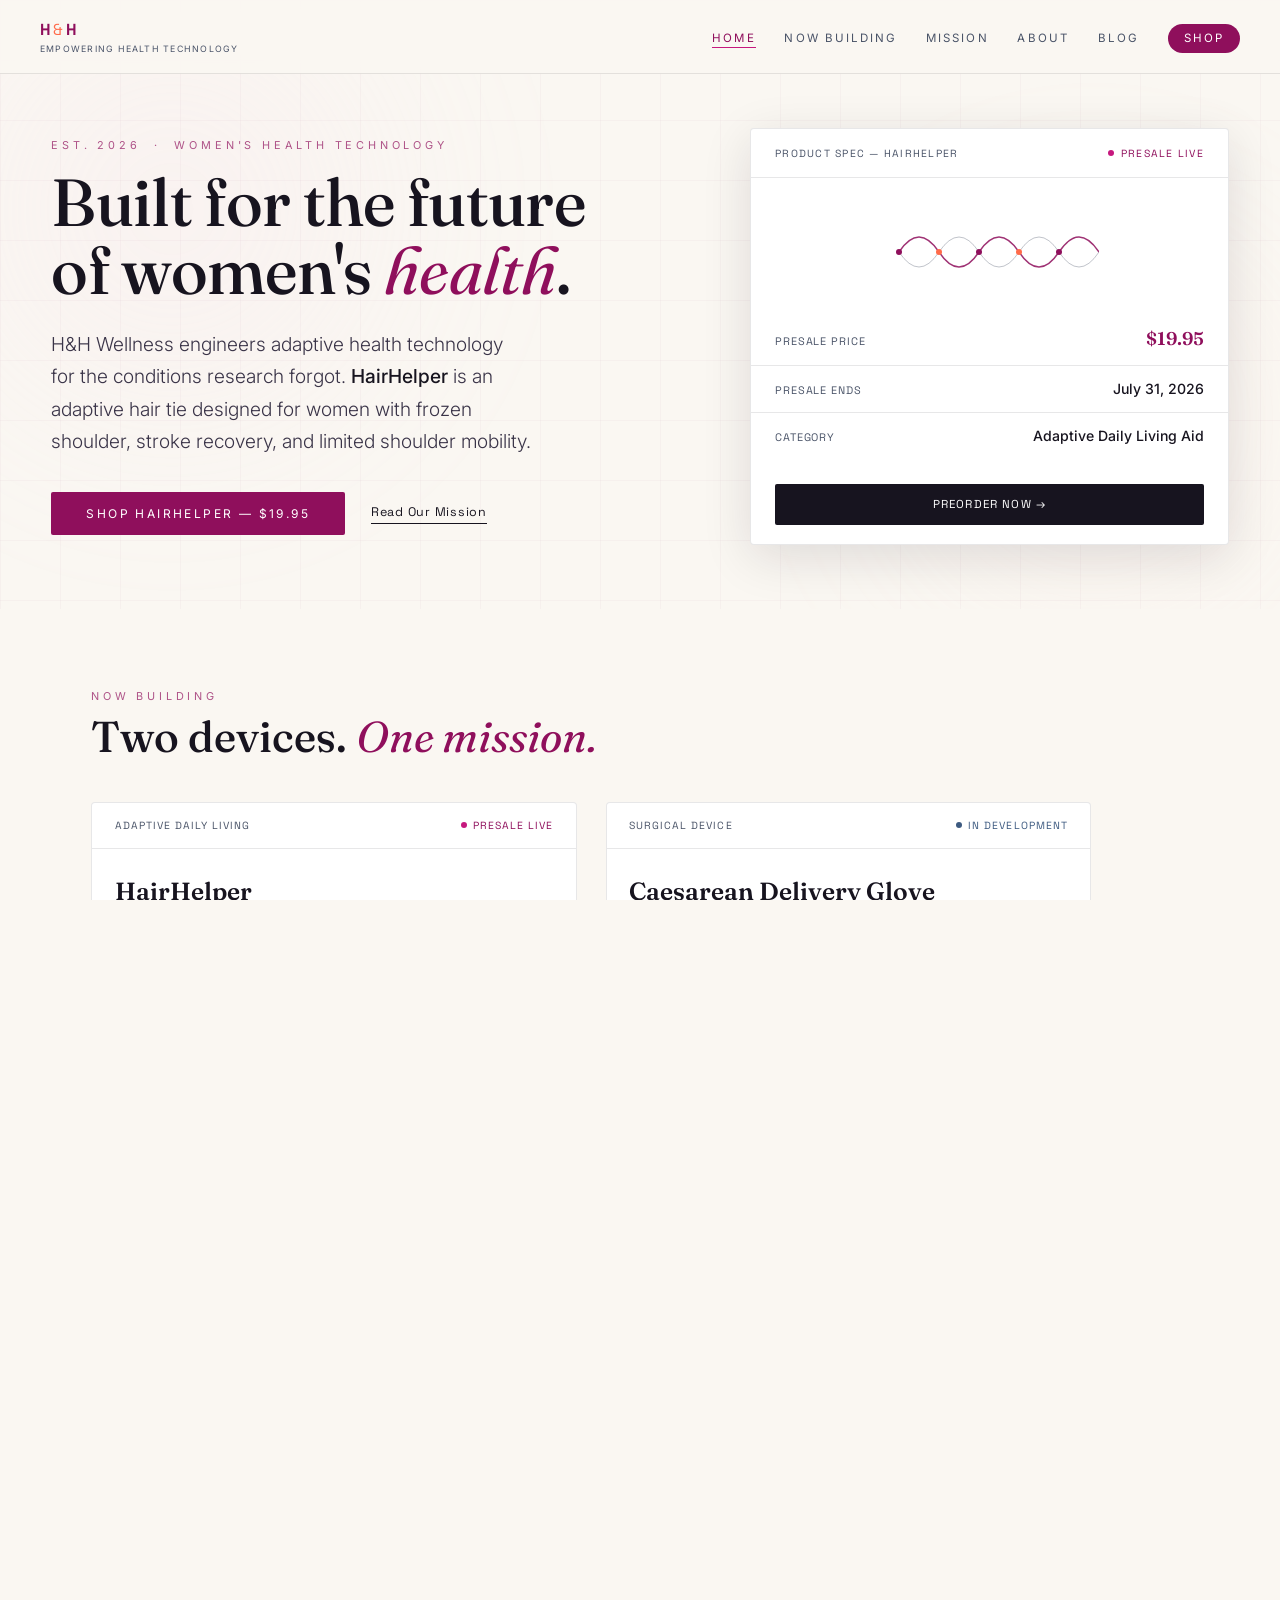
==== index.html @ c4b9b1eb "Add files via upload" ====
<!DOCTYPE html>
<html lang="en">
<head>
  <meta charset="UTF-8" />
  <meta name="viewport" content="width=device-width, initial-scale=1.0" />

  <!-- SEO: keyword-rich title -->
  <title>H&H Wellness — Adaptive Hair Tie for Frozen Shoulder & Limited Mobility | Women's Health Tech</title>

  <!-- SEO: meta description (shows in Google results) -->
  <meta name="description" content="H&H Wellness builds adaptive health technology for women. HairHelper is an adaptive hair tie designed for women with frozen shoulder, stroke recovery, and shoulder mobility limitations. Presale live now." />

  <!-- SEO: keywords -->
  <meta name="keywords" content="adaptive hair tie, hair tie for frozen shoulder, hair tie limited mobility, frozen shoulder daily living, HairHelper, women's health technology, adaptive accessories, shoulder injury hair care, femtech" />

  <!-- SEO: robots -->
  <meta name="robots" content="index, follow" />

  <!-- SEO: canonical — fixes "Duplicate without user-selected canonical" error in GSC -->
  <link rel="canonical" href="https://hhwellness.live/" />

  <!-- Open Graph -->
  <meta property="og:title" content="H&H Wellness — Adaptive Hair Tie for Frozen Shoulder & Limited Mobility" />
  <meta property="og:description" content="HairHelper is an adaptive hair tie designed for women with frozen shoulder, stroke recovery, and shoulder mobility limitations. Presale live now." />
  <meta property="og:type" content="website" />
  <meta property="og:url" content="https://hhwellness.live/" />

  <link rel="preconnect" href="https://fonts.googleapis.com" />
  <link rel="preconnect" href="https://fonts.gstatic.com" crossorigin />
  <link href="https://fonts.googleapis.com/css2?family=Fraunces:ital,opsz,wght@0,9..144,300;0,9..144,400;0,9..144,500;0,9..144,600;1,9..144,400;1,9..144,500&family=Space+Grotesk:wght@400;500;700&family=Inter:wght@300;400;500;600&display=swap" rel="stylesheet" />
  <link rel="stylesheet" href="styles.css" />

  <!-- SEO: Organization structured data -->
  <script type="application/ld+json">
  {
    "@context": "https://schema.org",
    "@type": "Organization",
    "name": "H&H Wellness",
    "url": "https://hhwellness.live",
    "description": "Women's health technology company. Makers of HairHelper, an adaptive hair tie for women with frozen shoulder, stroke recovery, and shoulder mobility limitations.",
    "foundingDate": "2026",
    "founders": [
      { "@type": "Person", "name": "Hannah" },
      { "@type": "Person", "name": "Harrison" }
    ],
    "knowsAbout": [
      "Adaptive hair accessories",
      "Frozen shoulder daily living aids",
      "Women's health technology",
      "Shoulder mobility rehabilitation",
      "Obstetric surgical devices"
    ],
    "sameAs": []
  }
  </script>
</head>
<body>

  <!-- NAV -->
  <nav class="nav">
    <div class="nav-brand">
      <div class="nav-logo">H<span class="amp">&</span>H</div>
      <div class="nav-tagline">Empowering Health Technology</div>
    </div>
    <ul class="nav-links">
      <li><a href="index.html" class="active">Home</a></li>
      <li><a href="building.html">Now Building</a></li>
      <li><a href="mission.html">Mission</a></li>
      <li><a href="about.html">About</a></li>
      <li><a href="blog.html">Blog</a></li>
      <li><a href="hairhelper.html" class="nav-shop">Shop</a></li>
    </ul>
    <button class="nav-hamburger" aria-label="Toggle menu">
      <span></span>
      <span></span>
      <span></span>
    </button>
  </nav>
  <!-- Mobile nav drawer -->
  <div class="nav-drawer">
    <ul class="nav-drawer-links">
      <li><a href="index.html" class="active">Home</a></li>
      <li><a href="building.html">Now Building</a></li>
      <li><a href="mission.html">Mission</a></li>
      <li><a href="about.html">About</a></li>
      <li><a href="blog.html">Blog</a></li>
      <li><a href="hairhelper.html" class="nav-shop">Shop</a></li>
    </ul>
  </div>

  <!-- HERO -->
  <main class="home-hero">
    <div class="bg-canvas">
      <div class="orb orb-1"></div>
      <div class="orb orb-2"></div>
      <svg class="grid-svg" xmlns="http://www.w3.org/2000/svg" width="100%" height="100%">
        <defs>
          <pattern id="grid" width="60" height="60" patternUnits="userSpaceOnUse">
            <path d="M 60 0 L 0 0 0 60" fill="none" stroke="rgba(143,15,92,0.06)" stroke-width="1"/>
          </pattern>
        </defs>
        <rect width="100%" height="100%" fill="url(#grid)" />
      </svg>
    </div>

    <div class="home-hero-grid">
      <div class="home-hero-copy">
        <div class="eyebrow">Est. 2026 &nbsp;·&nbsp; Women's Health Technology</div>
        <h1 class="home-hero-title">Built for the future<br/>of women's <em>health</em>.</h1>
        <p class="home-hero-sub">
          H&amp;H Wellness engineers adaptive health technology for the conditions research forgot.
          <strong>HairHelper</strong> is an adaptive hair tie designed for women with frozen shoulder,
          stroke recovery, and limited shoulder mobility.
        </p>
        <div class="home-hero-actions">
          <a href="hairhelper.html" class="btn-primary">Shop HairHelper — $19.95</a>
          <a href="mission.html" class="btn-text">Read Our Mission</a>
        </div>
      </div>

      <div class="spec-card">
        <div class="spec-card-head">
          <span>Product Spec — HairHelper</span>
          <span class="live-dot">Presale Live</span>
        </div>
        <div class="spec-diagram">
          <svg viewBox="0 0 220 90" width="220" height="90" xmlns="http://www.w3.org/2000/svg">
            <path d="M20 45 Q40 15 60 45 T100 45 T140 45 T180 45 T220 45" fill="none" stroke="#8f0f5c" stroke-width="1.4" opacity="0.85"/>
            <path d="M20 45 Q40 75 60 45 T100 45 T140 45 T180 45 T220 45" fill="none" stroke="#4a5468" stroke-width="1" opacity="0.35"/>
            <circle cx="20" cy="45" r="3" fill="#8f0f5c"/>
            <circle cx="60" cy="45" r="3" fill="#ff6b4a"/>
            <circle cx="100" cy="45" r="3" fill="#8f0f5c"/>
            <circle cx="140" cy="45" r="3" fill="#ff6b4a"/>
            <circle cx="180" cy="45" r="3" fill="#8f0f5c"/>
          </svg>
        </div>
        <div class="spec-rows">
          <div class="spec-row"><span class="label">Presale Price</span><span class="value accent">$19.95</span></div>
          <div class="spec-row"><span class="label">Presale Ends</span><span class="value">July 31, 2026</span></div>
          <div class="spec-row"><span class="label">Category</span><span class="value">Adaptive Daily Living Aid</span></div>
        </div>
        <div class="spec-card-foot">
          <a href="hairhelper.html">Preorder Now →</a>
        </div>
      </div>
    </div>
  </main>

  <!-- NOW BUILDING -->
  <section class="products">
    <div class="products-head">
      <div class="eyebrow">Now Building</div>
      <h2>Two devices. <em>One mission.</em></h2>
    </div>
    <div class="products-grid">

      <div class="product-tile">
        <div class="product-tile-head">
          <span>Adaptive Daily Living</span>
          <span class="product-tile-status live">Presale Live</span>
        </div>
        <div class="product-tile-body">
          <div class="product-tile-name">HairHelper</div>
          <p class="product-tile-desc">
            An adaptive hair tie for women with frozen shoulder, stroke recovery, and shoulder
            mobility limitations.
          </p>
          <div class="product-tile-tags">
            <span class="product-tile-tag">Frozen Shoulder</span>
            <span class="product-tile-tag">Stroke Recovery</span>
            <span class="product-tile-tag">Mobility Aid</span>
          </div>
          <a href="hairhelper.html" class="product-tile-link">Shop HairHelper →</a>
        </div>
      </div>

      <div class="product-tile">
        <div class="product-tile-head">
          <span>Surgical Device</span>
          <span class="product-tile-status dev">In Development</span>
        </div>
        <div class="product-tile-body">
          <div class="product-tile-name">Caesarean Delivery Glove</div>
          <p class="product-tile-desc">
            A novel medical device for use during C-sections involving an impacted fetal head, built to improve outcomes for mother and child.
          </p>
          <div class="product-tile-tags">
            <span class="product-tile-tag">Obstetrics</span>
            <span class="product-tile-tag">C-Section</span>
            <span class="product-tile-tag">Clinical Outcomes</span>
          </div>
          <a href="building.html" class="product-tile-link">Learn More →</a>
        </div>
      </div>

    </div>
  </section>

  <!-- EDITORIAL -->
  <section class="editorial">
    <div class="editorial-label">Why We Exist</div>
    <blockquote class="editorial-quote">
      Women's health has been <span>under-researched, under-funded, and under-prioritized</span>
      for far too long. We build the devices that close that gap, from the home to hospitals.
    </blockquote>
  </section>

  <footer>
    <div class="footer-links">
      <a href="privacy.html">Privacy Policy</a>
      <span class="footer-dot">·</span>
      <a href="terms.html">Terms of Service</a>
    </div>
    &copy; 2026 H&amp;H Wellness. All rights reserved.
  </footer>
  <script src="script.js"></script>
</body>
</html>
---- styles.css ----
/* =============================================
   H&H WELLNESS — styles.css
   Theme: Light · Warm ivory & soft plum
   All pages unified — single consistent theme
   ============================================= */

*, *::before, *::after { box-sizing: border-box; margin: 0; padding: 0; }

:root {
  --bg:          #faf7f2;
  --bg-card:     #ffffff;
  --bg-card-alt: #eef0f4;
  --bg-hover:    #f7eef3;
  --bg-nav:      rgba(250,247,242,0.92);
  --bg-drawer:   rgba(250,247,242,0.98);

  --text-primary:   #17141f;
  --text-secondary: #3a3448;
  --text-muted:     #4a5468;
  --text-faint:     #8a8fa0;

  --pink:        #c6187e;
  --pink-soft:   #ff6b4a;
  --pink-deep:   #8f0f5c;
  --pink-pale:   #f9e3ef;
  --rose:        #ff6b4a;
  --rose-light:  #ff8f73;
  --rose-pale:   #ffe9e2;
  --purple:      #3d5a80;
  --purple-pale: #e4eaf2;

  --border:       rgba(23,20,31,0.1);
  --border-pink:  rgba(198,24,126,0.28);
  --border-rose:  rgba(255,107,74,0.25);
  --border-sage:  rgba(61,90,128,0.22);

  --shadow-sm: 0 2px 12px rgba(23,20,31,0.06);
  --shadow-md: 0 4px 30px rgba(23,20,31,0.09);
  --shadow-lg: 0 12px 50px rgba(23,20,31,0.12);

  --font-display: 'Fraunces', Georgia, serif;
  --font-sans:    'Inter', sans-serif;
  --font-label:   'Space Grotesk', sans-serif;
}

html, body {
  height: 100%;
  background: var(--bg);
  color: var(--text-primary);
  font-family: var(--font-sans);
  overflow-x: hidden;
}

/* =============================================
   NAV
   ============================================= */
.nav {
  position: fixed;
  top: 0; left: 0; right: 0;
  z-index: 100;
  display: flex;
  align-items: center;
  justify-content: space-between;
  padding: 1.2rem 2.5rem;
  background: var(--bg-nav);
  backdrop-filter: blur(12px);
  border-bottom: 1px solid var(--border);
  gap: 1rem;
}

.nav-brand {
  display: flex;
  flex-direction: column;
  align-items: flex-start;
  flex-shrink: 0;
}

.nav-logo {
  font-family: var(--font-label);
  font-size: 1rem;
  letter-spacing: 0.15em;
  color: var(--pink-deep);
  font-weight: 700;
}

.amp { color: var(--pink-soft); font-weight: 400; }
.amp-large { color: var(--pink-soft); }

.nav-tagline {
  font-family: var(--font-sans);
  font-size: 0.55rem;
  letter-spacing: 0.14em;
  text-transform: uppercase;
  color: var(--text-muted);
  margin-top: 0.15rem;
}

.nav-links {
  list-style: none;
  display: flex;
  gap: 1.8rem;
  flex-shrink: 0;
}

.nav-links a {
  text-decoration: none;
  font-family: var(--font-sans);
  font-size: 0.72rem;
  letter-spacing: 0.18em;
  text-transform: uppercase;
  color: var(--text-muted);
  transition: color 0.3s;
  position: relative;
  white-space: nowrap;
}

.nav-links a::after {
  content: '';
  position: absolute;
  bottom: -3px; left: 0; right: 100%;
  height: 1px;
  background: var(--pink);
  transition: right 0.3s ease;
}
.nav-links a:hover::after,
.nav-links a.active::after { right: 0; }
.nav-links a:hover,
.nav-links a.active { color: var(--pink-deep); }

/* ── Shop nav CTA ── */
.nav-links a.nav-shop {
  color: #fff;
  background: var(--pink-deep);
  padding: 0.45rem 1rem;
  border-radius: 20px;
  transition: background 0.3s, transform 0.2s;
}
.nav-links a.nav-shop::after { display: none; }
.nav-links a.nav-shop:hover { background: #6e0d46; color: #fff; transform: translateY(-1px); }
.nav-drawer-links a.nav-shop { color: var(--pink-deep); }
.nav-links a.nav-shop.active { background: #6e0d46; }
.nav-links a.nav-shop.active::after { display: none; }

/* ── Hamburger ── */
.nav-hamburger {
  display: none;
  flex-direction: column;
  justify-content: center;
  gap: 5px;
  background: none;
  border: none;
  cursor: pointer;
  padding: 4px;
  z-index: 101;
  flex-shrink: 0;
}
.nav-hamburger span {
  display: block; width: 22px; height: 1.5px;
  background: var(--pink-deep);
  border-radius: 2px;
  transition: transform 0.35s ease, opacity 0.35s ease, width 0.35s ease;
  transform-origin: center;
}
.nav-hamburger.is-open span:nth-child(1) { transform: translateY(6.5px) rotate(45deg); }
.nav-hamburger.is-open span:nth-child(2) { opacity: 0; width: 0; }
.nav-hamburger.is-open span:nth-child(3) { transform: translateY(-6.5px) rotate(-45deg); }

/* ── Mobile drawer ── */
.nav-drawer {
  display: none;
  position: fixed;
  inset: 0;
  background: var(--bg-drawer);
  backdrop-filter: blur(16px);
  z-index: 99;
  flex-direction: column;
  align-items: center;
  justify-content: center;
  gap: 2.5rem;
  opacity: 0;
  transform: translateY(-8px);
  transition: opacity 0.3s ease, transform 0.3s ease;
  pointer-events: none;
}
.nav-drawer.is-open { opacity: 1; transform: translateY(0); pointer-events: all; }
.nav-drawer-links {
  list-style: none;
  display: flex; flex-direction: column; align-items: center; gap: 2rem;
}
.nav-drawer-links a {
  text-decoration: none;
  font-family: var(--font-label);
  font-size: 1.2rem;
  letter-spacing: 0.3em;
  text-transform: uppercase;
  color: var(--text-secondary);
  transition: color 0.3s;
}
.nav-drawer-links a:hover,
.nav-drawer-links a.active { color: var(--pink-deep); }

/* =============================================
   SHARED BACKGROUND
   ============================================= */
.bg-canvas {
  position: absolute; inset: 0;
  overflow: hidden; pointer-events: none; z-index: 0;
}

.orb {
  position: absolute;
  border-radius: 50%;
  filter: blur(90px);
  opacity: 0.22;
}
.orb-1 {
  width: 600px; height: 600px;
  top: -15%; left: -10%;
  background: radial-gradient(circle, #f5d9e8 0%, transparent 70%);
  animation: drift 18s ease-in-out infinite alternate;
}
.orb-2 {
  width: 500px; height: 500px;
  bottom: -10%; right: -5%;
  background: radial-gradient(circle, #fce4dc 0%, transparent 70%);
  animation: drift 22s ease-in-out infinite alternate-reverse;
}
.orb-3 {
  width: 350px; height: 350px;
  top: 40%; left: 55%;
  background: radial-gradient(circle, #e8ecf2 0%, transparent 70%);
  animation: drift 14s ease-in-out infinite alternate;
}

@keyframes drift {
  from { transform: translate(0, 0) scale(1); }
  to   { transform: translate(40px, 30px) scale(1.08); }
}

.grid-svg { position: absolute; inset: 0; opacity: 1; }

.scan-line {
  position: absolute; left: 0; right: 0; height: 1px;
  background: linear-gradient(90deg, transparent, rgba(143,15,92,0.1), transparent);
  animation: scan 10s linear infinite;
}
@keyframes scan {
  from { top: -2%; opacity: 0; }
  10%  { opacity: 1; }
  90%  { opacity: 1; }
  to   { top: 102%; opacity: 0; }
}

/* =============================================
   SHARED DECORATIVE
   ============================================= */
.corner {
  position: absolute; width: 40px; height: 40px;
  opacity: 0.25; pointer-events: none;
}
.corner-tl { top: 5.5rem; left: 2.5rem; border-top: 1px solid var(--pink); border-left: 1px solid var(--pink); }
.corner-br { bottom: 2.5rem; right: 2.5rem; border-bottom: 1px solid var(--pink); border-right: 1px solid var(--pink); }

.section-line {
  width: 80px; height: 1px;
  background: linear-gradient(90deg, transparent, var(--pink), transparent);
}

.eyebrow {
  font-family: var(--font-sans);
  font-size: 0.68rem;
  letter-spacing: 0.35em;
  text-transform: uppercase;
  color: var(--pink-deep);
  opacity: 0.7;
}

@keyframes fadeUp {
  from { opacity: 0; transform: translateY(30px); }
  to   { opacity: 1; transform: translateY(0); }
}

/* =============================================
   BUTTONS
   ============================================= */
.btn-primary {
  display: inline-block; text-decoration: none;
  font-family: var(--font-sans); font-size: 0.75rem;
  letter-spacing: 0.2em; text-transform: uppercase;
  color: #fff; background: var(--pink-deep);
  padding: 0.9rem 2.2rem; border-radius: 2px;
  transition: background 0.3s, transform 0.2s;
}
.btn-primary:hover { background: #6e0d46; transform: translateY(-2px); }

.btn-ghost {
  display: inline-block; text-decoration: none;
  font-family: var(--font-sans); font-size: 0.75rem;
  letter-spacing: 0.2em; text-transform: uppercase;
  color: var(--pink-deep); border: 1px solid rgba(143,15,92,0.3);
  padding: 0.9rem 2rem; border-radius: 2px;
  transition: border-color 0.3s, color 0.3s, transform 0.2s;
}
.btn-ghost:hover { border-color: var(--pink-deep); color: #6e0d46; transform: translateY(-2px); }

/* =============================================
   FOOTER
   ============================================= */
footer {
  text-align: center;
  padding: 2rem 6vw;
  border-top: 1px solid var(--border);
  color: var(--text-faint);
  font-size: 0.75rem;
  letter-spacing: 0.1em;
  position: relative;
  z-index: 2;
  background: var(--bg);
}
.footer-links {
  display: flex; align-items: center; justify-content: center;
  gap: 0.6rem; margin-bottom: 0.8rem;
}
.footer-links a {
  color: var(--text-muted); text-decoration: none; letter-spacing: 0.08em;
  transition: color 0.2s;
}
.footer-links a:hover { color: var(--pink-deep); }
.footer-dot { color: var(--text-faint); }

/* =============================================
   HERO (INDEX)
   ============================================= */
.hero {
  position: relative; min-height: 100vh;
  display: flex; flex-direction: column;
  align-items: center; justify-content: center;
  overflow: hidden; text-align: center;
}

.rings-container {
  position: absolute; top: 50%; left: 50%;
  transform: translate(-50%, -50%);
  z-index: 1; pointer-events: none;
}
.ring {
  position: absolute; border-radius: 50%;
  top: 50%; left: 50%;
  transform: translate(-50%, -50%);
}
.ring-1 { width: 260px; height: 260px; animation: ring-spin 40s linear infinite; border: 1px solid rgba(143,15,92,0.12); }
.ring-2 { width: 420px; height: 420px; animation: ring-spin 60s linear infinite reverse; border: 1px solid rgba(143,15,92,0.07); }
.ring-3 { width: 590px; height: 590px; animation: ring-spin 80s linear infinite; border: 1px dashed rgba(143,15,92,0.08); }
.ring-4 { width: 780px; height: 780px; animation: ring-spin 100s linear infinite reverse; border: 1px solid rgba(143,15,92,0.04); }

@keyframes ring-spin {
  from { transform: translate(-50%, -50%) rotate(0deg); }
  to   { transform: translate(-50%, -50%) rotate(360deg); }
}

.center-symbol {
  position: absolute; top: 50%; left: 50%;
  transform: translate(-50%, -50%);
  width: 80px; opacity: 0.7;
}
.pulse-ring {
  animation: pulse 3s ease-in-out infinite;
  transform-origin: 50px 45px;
}
@keyframes pulse {
  0%, 100% { opacity: 0.4; }
  50% { opacity: 0.15; }
}

.hero-content {
  position: relative; z-index: 2;
  display: flex; flex-direction: column; align-items: center; gap: 1.2rem;
  animation: fadeUp 1.2s cubic-bezier(0.16, 1, 0.3, 1) both;
}

.hero-title { display: flex; flex-direction: column; align-items: center; line-height: 0.9; }

.title-line-1 {
  font-family: var(--font-label); font-size: clamp(4rem, 12vw, 9rem);
  font-weight: 700; letter-spacing: 0.1em; color: var(--text-primary);
}
.title-line-2 {
  font-family: var(--font-label); font-size: clamp(1rem, 3vw, 2.2rem);
  font-weight: 400; letter-spacing: 0.6em;
  color: var(--text-secondary); text-transform: uppercase; margin-top: 0.3em;
}

.hero-sub {
  font-family: var(--font-display); font-size: clamp(1.2rem, 2.5vw, 1.75rem);
  font-weight: 300; color: var(--text-secondary); line-height: 1.5; margin-top: 0.5rem;
}
.hero-sub em { font-style: italic; color: var(--pink-deep); }

.cta-row { display: flex; align-items: center; gap: 1.5rem; margin-top: 1rem; }
.cta-divider { width: 1px; height: 24px; background: var(--border); }

.data-strip {
  position: absolute; bottom: 2rem; left: 50%; transform: translateX(-50%);
  display: flex; gap: 2.5rem; z-index: 2;
  opacity: 0; animation: fadeUp 1s 0.6s ease both;
}
.data-item {
  display: flex; align-items: center; gap: 0.5rem;
  font-size: 0.68rem; letter-spacing: 0.2em; text-transform: uppercase;
  color: var(--text-muted); opacity: 0.7;
}
.dot { width: 5px; height: 5px; border-radius: 50%; background: var(--pink); animation: blink 2s ease-in-out infinite; }
.dot-2 { background: var(--purple); animation-delay: 0.7s; }
.dot-3 { background: var(--pink-soft); animation-delay: 1.4s; }

@keyframes blink {
  0%, 100% { opacity: 1; }
  50% { opacity: 0.3; }
}

/* =============================================
   LAUNCH BANNER
   ============================================= */
.launch-banner {
  position: relative; z-index: 2;
  display: inline-flex; align-items: center; gap: 1.2rem;
  background: var(--bg-card);
  border: 1px solid var(--border);
  border-radius: 50px; padding: 0.75rem 1.8rem;
  box-shadow: var(--shadow-md);
  margin-top: 0.5rem;
  animation: fadeUp 1.2s 0.4s cubic-bezier(0.16,1,0.3,1) both;
}
.launch-badge {
  background: linear-gradient(135deg, var(--pink-deep), var(--pink-soft));
  color: #fff; font-family: var(--font-sans); font-size: 0.6rem;
  letter-spacing: 0.2em; text-transform: uppercase;
  padding: 0.3rem 0.75rem; border-radius: 20px; font-weight: 600; white-space: nowrap;
}
.launch-text { font-family: var(--font-sans); font-size: 0.72rem; letter-spacing: 0.1em; color: var(--text-secondary); }
.launch-text strong { color: var(--pink-deep); font-weight: 600; }
.launch-divider { width: 1px; height: 16px; background: var(--border); }
.launch-waitlist {
  font-family: var(--font-sans); font-size: 0.65rem; letter-spacing: 0.15em;
  text-transform: uppercase; color: var(--pink);
}

/* =============================================
   ABOUT PAGE
   ============================================= */
.about-hero {
  position: relative; min-height: 100vh;
  display: flex; align-items: center; justify-content: center;
  padding: 8rem 2rem 5rem; overflow: hidden;
}
.about-content {
  position: relative; z-index: 2; max-width: 700px; width: 100%;
  text-align: center; display: flex; flex-direction: column;
  align-items: center; gap: 1.8rem;
  animation: fadeUp 1s cubic-bezier(0.16, 1, 0.3, 1) both;
}
.about-title {
  font-family: var(--font-label); font-size: clamp(2rem, 6vw, 4.5rem);
  font-weight: 700; letter-spacing: 0.1em; color: var(--text-primary);
  line-height: 1.05; text-transform: uppercase;
}
.about-title em {
  display: block; font-family: var(--font-display); font-style: italic;
  font-size: clamp(1.8rem, 5.5vw, 4rem); font-weight: 300;
  letter-spacing: 0.05em; color: var(--pink-deep); text-transform: none;
}

.founders-card {
  display: flex; flex-direction: column; align-items: center; gap: 1rem;
  background: var(--bg-card); border: 1px solid var(--border);
  border-radius: 6px; padding: 2.5rem 3.5rem; width: 100%; max-width: 480px;
  position: relative; box-shadow: var(--shadow-md);
}
.founders-card::before {
  content: ''; position: absolute; top: -1px; left: 20%; right: 20%;
  height: 2px; background: linear-gradient(90deg, transparent, var(--pink-soft), transparent);
}
.founders-icon svg { display: block; }
.founders-names {
  display: flex; align-items: center; gap: 1rem;
  font-family: var(--font-display); font-size: clamp(1.5rem, 4vw, 2.2rem);
  font-weight: 300; color: var(--text-primary); letter-spacing: 0.05em;
}
.founder-name { color: var(--text-primary); }
.and-sign { color: var(--pink-deep); font-family: var(--font-display); font-style: italic; font-size: 1.4em; opacity: 0.8; }
.founders-label { font-size: 0.7rem; letter-spacing: 0.3em; text-transform: uppercase; color: var(--pink-deep); opacity: 0.7; }

.mission-text {
  font-family: var(--font-display); font-size: clamp(1.1rem, 2.5vw, 1.45rem);
  font-weight: 300; font-style: normal; color: var(--text-secondary);
  line-height: 1.75; max-width: 560px; padding: 0 1rem; border: none; position: relative;
}
.mission-text::before {
  content: '\201C'; position: absolute; top: -0.5em; left: -0.2em;
  font-size: 4em; color: rgba(143,15,92,0.1);
  font-family: var(--font-display); line-height: 1; pointer-events: none;
}
.mission-text em { font-style: italic; color: var(--pink-deep); }

.pillars { display: flex; gap: 2.5rem; flex-wrap: wrap; justify-content: center; }
.pillar { display: flex; flex-direction: column; align-items: center; gap: 0.5rem; }
.pillar-icon { font-size: 1.1rem; color: var(--pink); opacity: 0.8; }
.pillar-label { font-size: 0.68rem; letter-spacing: 0.25em; text-transform: uppercase; color: var(--text-muted); }
.back-btn { margin-top: 0.5rem; font-size: 0.72rem; }

/* =============================================
   NOW BUILDING PAGE
   ============================================= */
.building-hero {
  position: relative; min-height: 100vh;
  padding: 8rem 2rem 6rem; overflow: hidden;
  display: flex; flex-direction: column; align-items: center;
}
.building-header {
  position: relative; z-index: 2; text-align: center;
  margin-bottom: 5rem;
  animation: fadeUp 1s cubic-bezier(0.16,1,0.3,1) both;
}
.building-header .page-title {
  font-family: var(--font-label); font-size: clamp(1.8rem, 5vw, 3.5rem);
  font-weight: 700; letter-spacing: 0.12em; color: var(--text-primary);
  text-transform: uppercase; margin-bottom: 1rem;
}
.building-header .page-title em {
  display: block; font-family: var(--font-display); font-style: italic;
  font-size: clamp(1.4rem, 4vw, 2.5rem); font-weight: 300;
  letter-spacing: 0.04em; color: var(--pink-deep); text-transform: none;
}
.building-header p {
  font-family: var(--font-display); font-size: 1.15rem;
  color: var(--text-secondary); max-width: 520px; margin: 1rem auto 0; line-height: 1.7;
}

.products-grid {
  position: relative; z-index: 2;
  display: grid; grid-template-columns: 1fr 1fr; gap: 2rem;
  max-width: 1000px; width: 100%;
  animation: fadeUp 1s 0.2s cubic-bezier(0.16,1,0.3,1) both;
}

.product-card {
  background: var(--bg-card); border: 1px solid var(--border);
  border-radius: 8px; padding: 3rem 2.5rem;
  position: relative; overflow: hidden;
  box-shadow: var(--shadow-sm);
  transition: transform 0.3s ease, box-shadow 0.3s ease, border-color 0.3s;
}
.product-card:hover { transform: translateY(-4px); box-shadow: var(--shadow-lg); border-color: var(--border-pink); }

.product-card::before {
  content: ''; position: absolute; top: 0; left: 0; right: 0; height: 3px;
}
.product-card.card-rose::before { background: linear-gradient(90deg, #e8b8dc, var(--pink-deep)); }
.product-card.card-sage::before { background: linear-gradient(90deg, #c8b0e8, var(--purple)); }
.product-card.card-sage { border-color: var(--border-sage); }

.patent-badge {
  display: inline-flex; align-items: center; gap: 0.4rem;
  font-size: 0.62rem; letter-spacing: 0.25em; text-transform: uppercase;
  padding: 0.35rem 0.8rem; border-radius: 20px; margin-bottom: 1.5rem;
  font-family: var(--font-sans);
}
.patent-badge::before { content: '◉'; font-size: 0.5rem; }
.patent-badge.rose { background: var(--pink-pale); color: var(--pink-deep); border: 1px solid rgba(143,15,92,0.2); }
.patent-badge.sage { background: var(--purple-pale); color: var(--purple); border: 1px solid var(--border-sage); }

.product-icon { width: 64px; height: 64px; margin-bottom: 1.5rem; opacity: 0.85; }

.product-name {
  font-family: var(--font-display); font-size: clamp(1.5rem, 3vw, 2rem);
  font-weight: 600; color: var(--text-primary); margin-bottom: 0.4rem; line-height: 1.1;
}
.product-subtitle {
  font-size: 0.7rem; letter-spacing: 0.2em; text-transform: uppercase;
  color: var(--pink-deep); margin-bottom: 1.5rem; font-family: var(--font-sans);
}
.product-card.card-sage .product-subtitle { color: var(--purple); }

.product-desc {
  font-family: var(--font-display); font-size: 1.05rem; font-weight: 300;
  color: var(--text-secondary); line-height: 1.8; margin-bottom: 2rem;
}
.product-desc strong { color: var(--text-primary); font-weight: 400; }

.product-divider { width: 40px; height: 1px; background: #ddd0ef; margin: 1.5rem 0; }
.product-card.card-sage .product-divider { background: #c8b0e8; }

.product-tags { display: flex; flex-wrap: wrap; gap: 0.5rem; }
.tag { font-size: 0.65rem; letter-spacing: 0.15em; text-transform: uppercase; padding: 0.3rem 0.8rem; border-radius: 2px; font-family: var(--font-sans); }
.tag-rose { background: var(--pink-pale); color: var(--pink-deep); }
.tag-sage { background: var(--purple-pale); color: var(--purple); }

/* =============================================
   BUILDING PAGE — section styles
   ============================================= */
.how-it-works { position:relative; z-index:2; padding:4rem 6vw; max-width:960px; margin:0 auto; }
.who-section  { position:relative; z-index:2; padding:0 6vw 4rem; max-width:960px; margin:0 auto; }
.faq-section  { position:relative; z-index:2; padding:0 6vw 5rem; max-width:960px; margin:0 auto; }

.section-eyebrow {
  font-family: var(--font-label); font-size: clamp(.75rem,1.2vw,1rem);
  letter-spacing:.2em; text-transform:uppercase; color:var(--text-muted); margin:0 0 .4rem;
}
.section-title {
  font-family: var(--font-display); font-size:clamp(1.8rem,3.5vw,2.6rem);
  font-weight:300; margin:0 0 2.5rem; color:var(--text-primary);
}
.section-title em { font-style:italic; color:var(--pink-deep); }

.steps-grid { display:grid; grid-template-columns:repeat(4,1fr); gap:1.2rem; margin-bottom:2rem; }
@media(max-width:700px){ .steps-grid{grid-template-columns:repeat(2,1fr);} }

.step-card {
  background:var(--bg-card); border:1px solid var(--border);
  border-radius:4px; padding:1.5rem 1.2rem 1.2rem; text-align:center;
  transition:border-color .3s, box-shadow .3s; box-shadow:var(--shadow-sm);
}
.step-card:hover { border-color:var(--border-pink); box-shadow:var(--shadow-md); }
.step-number { font-family:var(--font-label); font-size:.6rem; letter-spacing:.2em; color:var(--pink-deep); margin-bottom:1rem; text-transform:uppercase; }
.step-svg { margin:0 auto 1rem; display:block; }
.step-title { font-family:var(--font-display); font-size:1.05rem; color:var(--text-primary); font-weight:400; margin:0 0 .4rem; }
.step-desc { font-size:.78rem; color:var(--text-secondary); line-height:1.6; margin:0; }

.release-note {
  background:var(--pink-pale); border:1px solid var(--border-pink);
  border-radius:4px; padding:1.4rem 1.8rem; display:flex; align-items:center; gap:1.2rem;
}
.release-icon { font-size:1.4rem; flex-shrink:0; }
.release-note p { font-size:.88rem; color:var(--text-secondary); line-height:1.7; margin:0; }
.release-note strong { color:var(--text-primary); }

.who-title em { font-style:italic; color:var(--rose-light); }
.who-grid { display:grid; grid-template-columns:repeat(3,1fr); gap:1rem; }
@media(max-width:640px){ .who-grid{grid-template-columns:1fr;} }
.who-card {
  background:var(--rose-pale); border:1px solid var(--border-rose);
  border-radius:4px; padding:1.4rem 1.2rem; box-shadow:var(--shadow-sm);
}
.who-card-icon { font-size:1.4rem; margin-bottom:.8rem; }
.who-card h4 { font-family:var(--font-display); font-size:1.05rem; font-weight:400; color:var(--rose); margin:0 0 .5rem; }
.who-card p { font-size:.82rem; color:var(--text-secondary); line-height:1.65; margin:0; }

.faq-title em { font-style:italic; color:var(--pink-deep); }
.faq-list { display:flex; flex-direction:column; gap:.8rem; }
.faq-item {
  background:var(--bg-card); border:1px solid var(--border);
  border-radius:4px; overflow:hidden; box-shadow:var(--shadow-sm);
}
.faq-q {
  display:flex; justify-content:space-between; align-items:center;
  padding:1.1rem 1.4rem; cursor:pointer;
  font-family:var(--font-display); font-size:1.05rem;
  color:var(--text-primary); user-select:none; transition:background .2s;
}
.faq-q:hover { background:var(--bg-hover); }
.faq-q::after { content:'+'; color:var(--pink-deep); font-size:1.2rem; flex-shrink:0; transition:transform .3s; margin-left:1rem; }
.faq-item.open .faq-q::after { transform:rotate(45deg); }
.faq-a { max-height:0; overflow:hidden; transition:max-height .4s ease; font-size:.88rem; color:var(--text-secondary); line-height:1.75; }
.faq-item.open .faq-a { max-height:300px; }
.faq-a-inner { padding:0 1.4rem 1.2rem; }

/* =============================================
   MISSION PAGE
   ============================================= */
.mission-hero {
  position: relative; min-height: 100vh; padding: 8rem 2rem 6rem;
  overflow: hidden; display: flex; flex-direction: column; align-items: center;
}
.mission-header {
  position: relative; z-index: 2; text-align: center;
  max-width: 680px; margin-bottom: 5rem;
  animation: fadeUp 1s cubic-bezier(0.16,1,0.3,1) both;
}
.mission-header .page-title {
  font-family: var(--font-label); font-size: clamp(1.8rem, 5vw, 3.5rem);
  font-weight: 700; letter-spacing: 0.12em; color: var(--text-primary); text-transform: uppercase; margin: 0.8rem 0;
}
.mission-header .page-title em {
  display: block; font-family: var(--font-display); font-style: italic;
  font-size: clamp(1.5rem, 4.5vw, 3rem); font-weight: 300;
  letter-spacing: 0.04em; color: var(--pink-deep); text-transform: none;
}
.mission-header .lead {
  font-family: var(--font-display); font-size: clamp(1.1rem, 2.2vw, 1.4rem);
  font-weight: 300; color: var(--text-secondary); line-height: 1.8; margin-top: 1.2rem;
}

.mission-sections {
  position: relative; z-index: 2; display: flex; flex-direction: column;
  gap: 2rem; max-width: 800px; width: 100%;
  animation: fadeUp 1s 0.2s cubic-bezier(0.16,1,0.3,1) both;
}
.mission-block {
  background: var(--bg-card); border: 1px solid var(--border);
  border-radius: 8px; padding: 2.5rem 3rem;
  display: flex; gap: 2rem; align-items: flex-start;
  box-shadow: var(--shadow-sm);
  transition: transform 0.3s, box-shadow 0.3s;
}
.mission-block:hover { transform: translateY(-2px); box-shadow: var(--shadow-md); }
.mission-block.sage-block { border-color: var(--border-sage); }

.mission-block-icon {
  flex-shrink: 0; width: 52px; height: 52px; border-radius: 50%;
  display: flex; align-items: center; justify-content: center; font-size: 1.3rem;
}
.mission-block-icon.rose-icon { background: var(--pink-pale); color: var(--pink-deep); }
.mission-block-icon.sage-icon { background: var(--purple-pale); color: var(--purple); }

.mission-block-body h3 {
  font-family: var(--font-display); font-size: 1.4rem; font-weight: 600;
  color: var(--text-primary); margin-bottom: 0.6rem;
}
.mission-block-body p {
  font-family: var(--font-display); font-size: 1.05rem; font-weight: 300;
  color: var(--text-secondary); line-height: 1.8;
}
.mission-block-body p em { font-style: italic; color: var(--pink-deep); }
.mission-block.sage-block .mission-block-body p em { color: var(--purple); }

.mission-stat-row {
  display: grid; grid-template-columns: repeat(3, 1fr); gap: 1.5rem;
  max-width: 800px; width: 100%; position: relative; z-index: 2; margin-top: 1rem;
  animation: fadeUp 1s 0.35s cubic-bezier(0.16,1,0.3,1) both;
}
.stat-card {
  background: var(--bg-card); border: 1px solid var(--border);
  border-radius: 8px; padding: 2rem 1.5rem; text-align: center; box-shadow: var(--shadow-sm);
}
.stat-num {
  font-family: var(--font-display); font-size: 2.5rem; font-weight: 300;
  color: var(--pink-deep); line-height: 1; margin-bottom: 0.4rem;
}
.stat-label { font-size: 0.65rem; letter-spacing: 0.2em; text-transform: uppercase; color: var(--text-muted); }

/* =============================================
   BLOG PAGE
   ============================================= */
.blog-hero {
  min-height: 44vh; display: flex; flex-direction: column;
  justify-content: flex-end; padding: 7rem 6vw 3rem;
  position: relative; overflow: hidden;
}
.blog-hero-content { position: relative; z-index: 2; }
.blog-hero h1 {
  font-family: var(--font-label); font-size: clamp(2.2rem,5vw,4rem);
  font-weight: 700; letter-spacing: .04em; margin: .4rem 0 1rem; color: var(--text-primary);
}
.blog-hero h1 em { font-family: var(--font-display); font-style: italic; font-weight: 300; color: var(--pink-deep); }
.blog-hero p.lead { max-width: 520px; color: var(--text-secondary); font-size: .95rem; line-height: 1.7; }

.blog-layout {
  display: grid; grid-template-columns: 1fr 300px;
  gap: 3rem; padding: 3rem 6vw 5rem;
  max-width: 1200px; margin: 0 auto; position: relative; z-index: 2;
}
@media (max-width: 860px) { .blog-layout { grid-template-columns: 1fr; } .blog-sidebar { display: none; } }

.blog-feed { display: flex; flex-direction: column; gap: 2.5rem; }

.blog-card {
  background: var(--bg-card); border: 1px solid var(--border);
  border-radius: 4px; overflow: hidden; box-shadow: var(--shadow-sm);
  transition: border-color .3s, transform .3s, box-shadow .3s;
}
.blog-card:hover { border-color: var(--border-pink); transform: translateY(-3px); box-shadow: var(--shadow-md); }

.blog-card-inner { padding: 2rem 2rem 1.6rem; }
.blog-card-meta {
  display: flex; align-items: center; gap: .8rem; margin-bottom: 1rem;
  font-size: .72rem; letter-spacing: .12em; text-transform: uppercase; color: var(--text-muted);
}
.blog-tag { padding: .2rem .65rem; border-radius: 20px; font-size: .65rem; letter-spacing: .1em; font-weight: 600; text-transform: uppercase; }
.tag-mobility { background: var(--rose-pale);   color: var(--rose);       border: 1px solid var(--border-rose); }
.tag-design   { background: var(--purple-pale); color: var(--purple);     border: 1px solid var(--border-sage); }
.tag-health   { background: var(--pink-pale);   color: var(--pink-deep);  border: 1px solid var(--border-pink); }

.blog-card h2 {
  font-family: var(--font-display); font-size: clamp(1.4rem, 2.5vw, 1.9rem);
  font-weight: 400; line-height: 1.25; margin: 0 0 .8rem; color: var(--text-primary);
}
.blog-card h2 em { font-style: italic; color: var(--pink-deep); }
.blog-card p { color: var(--text-secondary); font-size: .9rem; line-height: 1.75; margin-bottom: 1.4rem; }

.blog-card-divider { height: 1px; background: var(--border); margin: 0 2rem; }
.blog-card-footer { display: flex; align-items: center; justify-content: space-between; padding: 1rem 2rem; }
.read-more {
  font-size: .75rem; letter-spacing: .12em; text-transform: uppercase;
  color: var(--pink-deep); text-decoration: none;
  border-bottom: 1px solid var(--border-pink); padding-bottom: 1px;
  transition: color .2s, border-color .2s;
}
.read-more:hover { color: var(--purple); border-color: var(--purple); }
.read-time { font-size: .72rem; color: var(--text-faint); letter-spacing: .08em; }

.blog-card.featured { border-color: var(--border-pink); }
.blog-card.featured .blog-card-inner { padding: 2.4rem 2.4rem 1.8rem; }
.blog-card.featured h2 { font-size: clamp(1.7rem,3vw,2.3rem); }
.featured-label {
  display: inline-block; font-size: .65rem; letter-spacing: .16em; text-transform: uppercase;
  color: var(--pink-deep); border: 1px solid var(--border-pink); border-radius: 2px;
  padding: .2rem .7rem; margin-bottom: .8rem;
}

.inline-diagram {
  margin: 1.4rem 0; background: var(--bg-card-alt); border: 1px solid var(--border);
  border-radius: 4px; padding: 1.5rem; text-align: center;
}
.inline-diagram figcaption {
  font-size: .73rem; letter-spacing: .09em; text-transform: uppercase;
  color: var(--text-muted); margin-top: .8rem;
}

.blog-sidebar { display: flex; flex-direction: column; gap: 1.8rem; }
.sidebar-widget {
  background: var(--bg-card); border: 1px solid var(--border);
  border-radius: 4px; padding: 1.4rem; box-shadow: var(--shadow-sm);
}
.sidebar-widget h3 {
  font-family: var(--font-label); font-size: .65rem; letter-spacing: .18em;
  text-transform: uppercase; color: var(--text-muted); margin: 0 0 1rem;
}
.sidebar-widget ul { list-style: none; padding: 0; margin: 0; display: flex; flex-direction: column; gap: .6rem; }
.sidebar-widget ul li a {
  color: var(--text-secondary); text-decoration: none; font-size: .85rem;
  line-height: 1.5; border-bottom: 1px solid var(--border); padding-bottom: .6rem;
  display: block; transition: color .2s;
}
.sidebar-widget ul li:last-child a { border-bottom: none; padding-bottom: 0; }
.sidebar-widget ul li a:hover { color: var(--pink-deep); }

.keyword-cloud { display: flex; flex-wrap: wrap; gap: .5rem; }
.kw-pill {
  font-size: .68rem; letter-spacing: .07em; padding: .3rem .7rem;
  background: var(--bg-card-alt); border: 1px solid var(--border);
  border-radius: 20px; color: var(--text-muted); cursor: default;
  transition: background .2s, color .2s, border-color .2s;
}
.kw-pill:hover { background: var(--pink-pale); color: var(--pink-deep); border-color: var(--border-pink); }

.waitlist-widget { background: var(--pink-pale); border-color: var(--border-pink); }
.waitlist-widget p { font-size: .82rem; color: var(--text-secondary); line-height: 1.6; margin: 0 0 1rem; }
.waitlist-btn {
  display: block; text-align: center; padding: .65rem;
  background: linear-gradient(135deg, var(--pink-deep), var(--pink-soft));
  color: #fff; text-decoration: none; font-size: .72rem;
  letter-spacing: .12em; text-transform: uppercase; border-radius: 2px; transition: opacity .2s;
}
.waitlist-btn:hover { opacity: .85; }

/* =============================================
   RESPONSIVE
   ============================================= */
@media (max-width: 900px) {
  .nav-links { gap: 1.2rem; }
  .nav { padding: 1.2rem 1.5rem; }
}

@media (max-width: 768px) {
  .nav-hamburger { display: flex; }
  .nav-links { display: none; }
  .nav-drawer { display: flex; }
  .nav { padding: 1.2rem 1.5rem; }
  .products-grid { grid-template-columns: 1fr; }
  .mission-stat-row { grid-template-columns: 1fr 1fr; }
  .mission-block { flex-direction: column; gap: 1rem; padding: 2rem 1.8rem; }
  .ring-3 { width: 340px; height: 340px; }
  .ring-4 { width: 480px; height: 480px; }
  .launch-banner { flex-wrap: wrap; gap: 0.7rem; justify-content: center; border-radius: 12px; padding: 0.9rem 1.2rem; max-width: 90vw; }
  .launch-divider { display: none; }
  .cta-row { flex-direction: column; align-items: center; gap: 1rem; }
  .cta-divider { display: none; }
  .data-strip { gap: 1rem; flex-wrap: wrap; justify-content: center; width: 90%; }
  .building-header { margin-bottom: 3rem; }
  .building-header p { font-size: 1rem; }
  .mission-header { margin-bottom: 3rem; }
  .founders-card { padding: 2rem 1.5rem; }
}

@media (max-width: 480px) {
  .nav { padding: 1rem 1.2rem; }
  .corner-tl { top: 4.5rem; left: 1rem; }
  .corner-br { bottom: 1.5rem; right: 1rem; }
  .mission-stat-row { grid-template-columns: 1fr; }
  .products-grid { gap: 1.2rem; }
  .product-card { padding: 1.8rem 1.4rem; }
  .pillars { gap: 1.5rem; }
  .mission-block { padding: 1.5rem 1.2rem; }
  .data-strip { gap: 0.8rem; bottom: 1.2rem; }
  .data-item { font-size: 0.58rem; }
  .title-line-2 { letter-spacing: 0.35em; }
  .building-hero, .mission-hero { padding: 6.5rem 1.2rem 4rem; }
  .about-hero { padding: 6.5rem 1.2rem 4rem; }
  .stat-card { padding: 1.5rem 1rem; }
  .stat-num { font-size: 2rem; }
  .founders-names { font-size: clamp(1.2rem, 7vw, 1.8rem); }
}

/* =============================================
   PRODUCT PAGE (HairHelper)
   ============================================= */
.product-hero {
  position: relative; min-height: 100vh; padding: 8rem 6vw 5rem;
  overflow: hidden; display: flex; flex-direction: column; align-items: center;
}
.product-hero-grid {
  position: relative; z-index: 2;
  display: grid; grid-template-columns: 1fr 1fr; gap: 4rem;
  max-width: 1180px; width: 100%; align-items: center;
  animation: fadeUp 1s cubic-bezier(0.16,1,0.3,1) both;
}
@media (max-width: 900px) {
  .product-hero-grid { grid-template-columns: 1fr; gap: 2.5rem; }
  .product-hero { padding: 7rem 5vw 4rem; }
}

.product-hero-copy { display: flex; flex-direction: column; align-items: flex-start; gap: 1.2rem; }
.product-hero-copy .product-name { font-size: clamp(2.4rem, 5vw, 3.4rem); margin-bottom: 0; }
.product-hero-tagline {
  font-family: var(--font-display); font-size: clamp(1.1rem, 2vw, 1.35rem);
  font-weight: 300; color: var(--text-secondary); line-height: 1.6; max-width: 460px;
}
.product-hero-tagline em { font-style: italic; color: var(--pink-deep); }

.price-block {
  display: flex; align-items: center; gap: 1rem; flex-wrap: wrap;
  background: var(--bg-card); border: 1px solid var(--border-pink);
  border-radius: 10px; padding: 1.1rem 1.5rem; box-shadow: var(--shadow-sm);
}
.price-amount { font-family: var(--font-display); font-size: 2.1rem; font-weight: 600; color: var(--pink-deep); line-height: 1; }
.price-meta { display: flex; flex-direction: column; gap: 0.2rem; }
.presale-badge {
  display: inline-flex; align-items: center; gap: 0.35rem;
  font-size: 0.62rem; letter-spacing: 0.18em; text-transform: uppercase;
  color: var(--rose); background: var(--rose-pale); border: 1px solid var(--border-rose);
  border-radius: 20px; padding: 0.25rem 0.7rem; width: fit-content;
}
.presale-badge::before { content: '◉'; font-size: 0.5rem; }
.price-window { font-size: 0.72rem; color: var(--text-muted); letter-spacing: 0.04em; }

.buy-btn {
  font-size: 0.82rem; padding: 1.05rem 2.6rem; border-radius: 3px;
}
.product-hero-actions { display: flex; align-items: center; gap: 1.4rem; flex-wrap: wrap; margin-top: 0.3rem; }
.guide-link {
  font-size: 0.75rem; letter-spacing: 0.1em; text-transform: uppercase;
  color: var(--pink-deep); text-decoration: none;
  border-bottom: 1px solid var(--border-pink); padding-bottom: 2px;
  transition: color 0.2s, border-color 0.2s;
}
.guide-link:hover { color: var(--purple); border-color: var(--purple); }

.product-hero-media { position: relative; }
.video-wrapper {
  position: relative; width: 100%; padding-top: 56.25%;
  border-radius: 12px; overflow: hidden;
  background: var(--bg-card-alt); border: 1px solid var(--border);
  box-shadow: var(--shadow-lg);
}
.video-wrapper iframe {
  position: absolute; inset: 0; width: 100%; height: 100%; border: 0;
}
.video-caption {
  margin-top: 0.8rem; font-size: 0.72rem; letter-spacing: 0.08em;
  color: var(--text-muted); text-align: center;
}

.product-trust-row {
  position: relative; z-index: 2; display: flex; gap: 2.2rem; flex-wrap: wrap;
  margin-top: 3rem; padding-top: 2rem; border-top: 1px solid var(--border);
  max-width: 1180px; width: 100%;
}
.trust-item {
  display: flex; align-items: center; gap: 0.5rem;
  font-size: 0.7rem; letter-spacing: 0.1em; text-transform: uppercase; color: var(--text-muted);
}
.trust-item .trust-dot { width: 5px; height: 5px; border-radius: 50%; background: var(--pink); }

@media (max-width: 480px) {
  .price-block { padding: 1rem 1.2rem; gap: 0.7rem; }
  .price-amount { font-size: 1.7rem; }
  .buy-btn { width: 100%; text-align: center; }
  .product-hero-actions { width: 100%; }
}

/* =============================================
   HOMEPAGE — NEW HERO / SPEC CARD / PRODUCTS / EDITORIAL
   ============================================= */
.home-hero { position: relative; padding: 8rem 4vw 0; overflow: hidden; }
.home-hero-grid {
  position: relative; z-index: 2;
  display: grid; grid-template-columns: 1.15fr 0.85fr; gap: 4vw; align-items: center;
  max-width: 1360px; margin: 0 auto; padding-bottom: 4rem;
  animation: fadeUp 1s cubic-bezier(0.16,1,0.3,1) both;
}
@media (max-width: 980px) { .home-hero-grid { grid-template-columns: 1fr; gap: 2.5rem; } .home-hero { padding: 7rem 6vw 0; } }

.home-hero-title {
  font-family: var(--font-display); font-weight: 500;
  font-size: clamp(2.6rem, 5.2vw, 4.6rem); line-height: 1.02; letter-spacing: -0.01em;
  color: var(--text-primary); margin: 1.1rem 0 1.4rem;
}
.home-hero-title em { font-style: italic; font-weight: 400; color: var(--pink-deep); }

.home-hero-sub {
  font-family: var(--font-sans); font-weight: 300; font-size: clamp(1.02rem, 1.5vw, 1.2rem);
  color: var(--text-secondary); line-height: 1.7; max-width: 480px; margin-bottom: 2.1rem;
}
.home-hero-sub strong { font-weight: 500; color: var(--text-primary); }

.home-hero-actions { display: flex; align-items: center; gap: 1.6rem; flex-wrap: wrap; }
.btn-text {
  font-family: var(--font-label); font-size: 0.78rem; letter-spacing: 0.06em;
  color: var(--text-primary); text-decoration: none; border-bottom: 1px solid var(--text-primary);
  padding-bottom: 3px; transition: color 0.2s, border-color 0.2s;
}
.btn-text:hover { color: var(--pink-deep); border-color: var(--pink-deep); }

/* Signature: spec card */
.spec-card {
  background: var(--bg-card); border: 1px solid var(--border);
  border-radius: 4px; box-shadow: var(--shadow-lg); position: relative;
}
.spec-card-head {
  display: flex; align-items: center; justify-content: space-between;
  padding: 1.1rem 1.5rem; border-bottom: 1px solid var(--border);
  font-family: var(--font-label); font-size: 0.65rem; letter-spacing: 0.12em;
  text-transform: uppercase; color: var(--text-muted);
}
.spec-card-head .live-dot { display: inline-flex; align-items: center; gap: 0.4rem; color: var(--pink-deep); }
.spec-card-head .live-dot::before {
  content: ''; width: 6px; height: 6px; border-radius: 50%; background: var(--pink);
  animation: pulse-dot 1.8s ease-in-out infinite;
}
@keyframes pulse-dot { 0%,100%{opacity:1;} 50%{opacity:0.3;} }

.spec-diagram { padding: 1.8rem 1.5rem 0.6rem; display: flex; justify-content: center; }

.spec-rows { padding: 0.4rem 0; }
.spec-row {
  display: flex; align-items: baseline; justify-content: space-between;
  padding: 0.9rem 1.5rem; border-bottom: 1px solid var(--border);
  font-family: var(--font-sans); font-size: 0.88rem;
}
.spec-row:last-child { border-bottom: none; }
.spec-row .label { color: var(--text-muted); font-family: var(--font-label); font-size: 0.68rem; letter-spacing: 0.08em; text-transform: uppercase; }
.spec-row .value { color: var(--text-primary); font-weight: 500; }
.spec-row .value.accent { color: var(--pink-deep); font-family: var(--font-display); font-size: 1.15rem; font-weight: 600; }

.spec-card-foot { padding: 1.2rem 1.5rem; }
.spec-card-foot a {
  display: block; text-align: center; background: var(--text-primary); color: #fff;
  text-decoration: none; font-family: var(--font-label); font-size: 0.72rem;
  letter-spacing: 0.1em; text-transform: uppercase; padding: 0.85rem; border-radius: 2px;
  transition: background 0.2s;
}
.spec-card-foot a:hover { background: var(--pink-deep); }

/* trust strip */
.trust-strip {
  position: relative; z-index: 2; max-width: 1360px; margin: 0 auto; padding: 2.2rem 4vw;
  border-top: 1px solid var(--border);
  display: flex; gap: 3rem; flex-wrap: wrap; justify-content: center;
}
.trust-item {
  display: flex; align-items: center; gap: 0.55rem;
  font-family: var(--font-label); font-size: 0.7rem; letter-spacing: 0.1em;
  text-transform: uppercase; color: var(--text-muted);
}
.trust-item .n { color: var(--pink-deep); font-family: var(--font-display); font-style: italic; font-size: 0.95rem; }

/* Now Building / product tiles */
.products { max-width: 1200px; margin: 0 auto; padding: 5rem 4vw 1rem; position: relative; z-index: 2; }
.products-head { max-width: 580px; margin-bottom: 2.6rem; }
.products-head h2 {
  font-family: var(--font-display); font-weight: 500; font-size: clamp(1.9rem, 3.4vw, 2.7rem);
  color: var(--text-primary); margin-top: 0.6rem; line-height: 1.1;
}
.products-head h2 em { font-style: italic; font-weight: 400; color: var(--pink-deep); }

.products-grid { display: grid; grid-template-columns: 1fr 1fr; gap: 1.8rem; }
@media (max-width: 780px) { .products-grid { grid-template-columns: 1fr; } }

.product-tile {
  background: var(--bg-card); border: 1px solid var(--border); border-radius: 4px;
  overflow: hidden; transition: border-color 0.25s, box-shadow 0.25s, transform 0.25s;
}
.product-tile:hover { transform: translateY(-3px); box-shadow: var(--shadow-md); border-color: var(--border-pink); }
.product-tile-head {
  display: flex; align-items: center; justify-content: space-between;
  padding: 1rem 1.4rem; border-bottom: 1px solid var(--border);
  font-family: var(--font-label); font-size: 0.65rem; letter-spacing: 0.1em; text-transform: uppercase; color: var(--text-muted);
}
.product-tile-status { display: inline-flex; align-items: center; gap: 0.4rem; }
.product-tile-status.live { color: var(--pink-deep); }
.product-tile-status.live::before { content: ''; width: 6px; height: 6px; border-radius: 50%; background: var(--pink); animation: pulse-dot 1.8s ease-in-out infinite; }
.product-tile-status.dev { color: var(--purple); }
.product-tile-status.dev::before { content: ''; width: 6px; height: 6px; border-radius: 50%; background: var(--purple); }
.product-tile-body { padding: 1.7rem 1.4rem 1.9rem; }
.product-tile-name { font-family: var(--font-display); font-weight: 600; font-size: 1.55rem; color: var(--text-primary); margin-bottom: 0.4rem; }
.product-tile-desc { font-family: var(--font-sans); font-size: 0.9rem; color: var(--text-secondary); line-height: 1.65; margin-bottom: 1.3rem; }
.product-tile-tags { display: flex; flex-wrap: wrap; gap: 0.5rem; margin-bottom: 1.5rem; }
.product-tile-tag {
  font-family: var(--font-label); font-size: 0.62rem; letter-spacing: 0.06em; text-transform: uppercase;
  padding: 0.32rem 0.75rem; border-radius: 20px; background: var(--bg-card-alt); color: var(--text-muted);
}
.product-tile-link {
  font-family: var(--font-label); font-size: 0.75rem; letter-spacing: 0.08em; text-transform: uppercase;
  color: var(--text-primary); text-decoration: none; border-bottom: 1px solid var(--text-primary); padding-bottom: 2px;
  transition: color 0.2s, border-color 0.2s;
}
.product-tile-link:hover { color: var(--pink-deep); border-color: var(--pink-deep); }

/* editorial pull quote */
.editorial {
  max-width: 1000px; margin: 0 auto; padding: 6rem 6vw;
  display: grid; grid-template-columns: 0.4fr 1fr; gap: 3rem; position: relative; z-index: 2;
}
@media (max-width: 780px) { .editorial { grid-template-columns: 1fr; gap: 1.5rem; padding: 4rem 6vw; } }
.editorial-label {
  font-family: var(--font-label); font-size: 0.7rem; letter-spacing: 0.16em;
  text-transform: uppercase; color: var(--pink-deep);
}
.editorial-quote {
  font-family: var(--font-display); font-style: italic; font-weight: 400;
  font-size: clamp(1.5rem, 2.6vw, 2.1rem); line-height: 1.4; color: var(--text-primary);
  border-left: 2px solid var(--pink-soft); padding-left: 1.8rem;
}
.editorial-quote span { color: var(--pink-deep); font-style: normal; font-weight: 500; }

@media (max-width: 640px) {
  .home-hero-actions { width: 100%; }
}
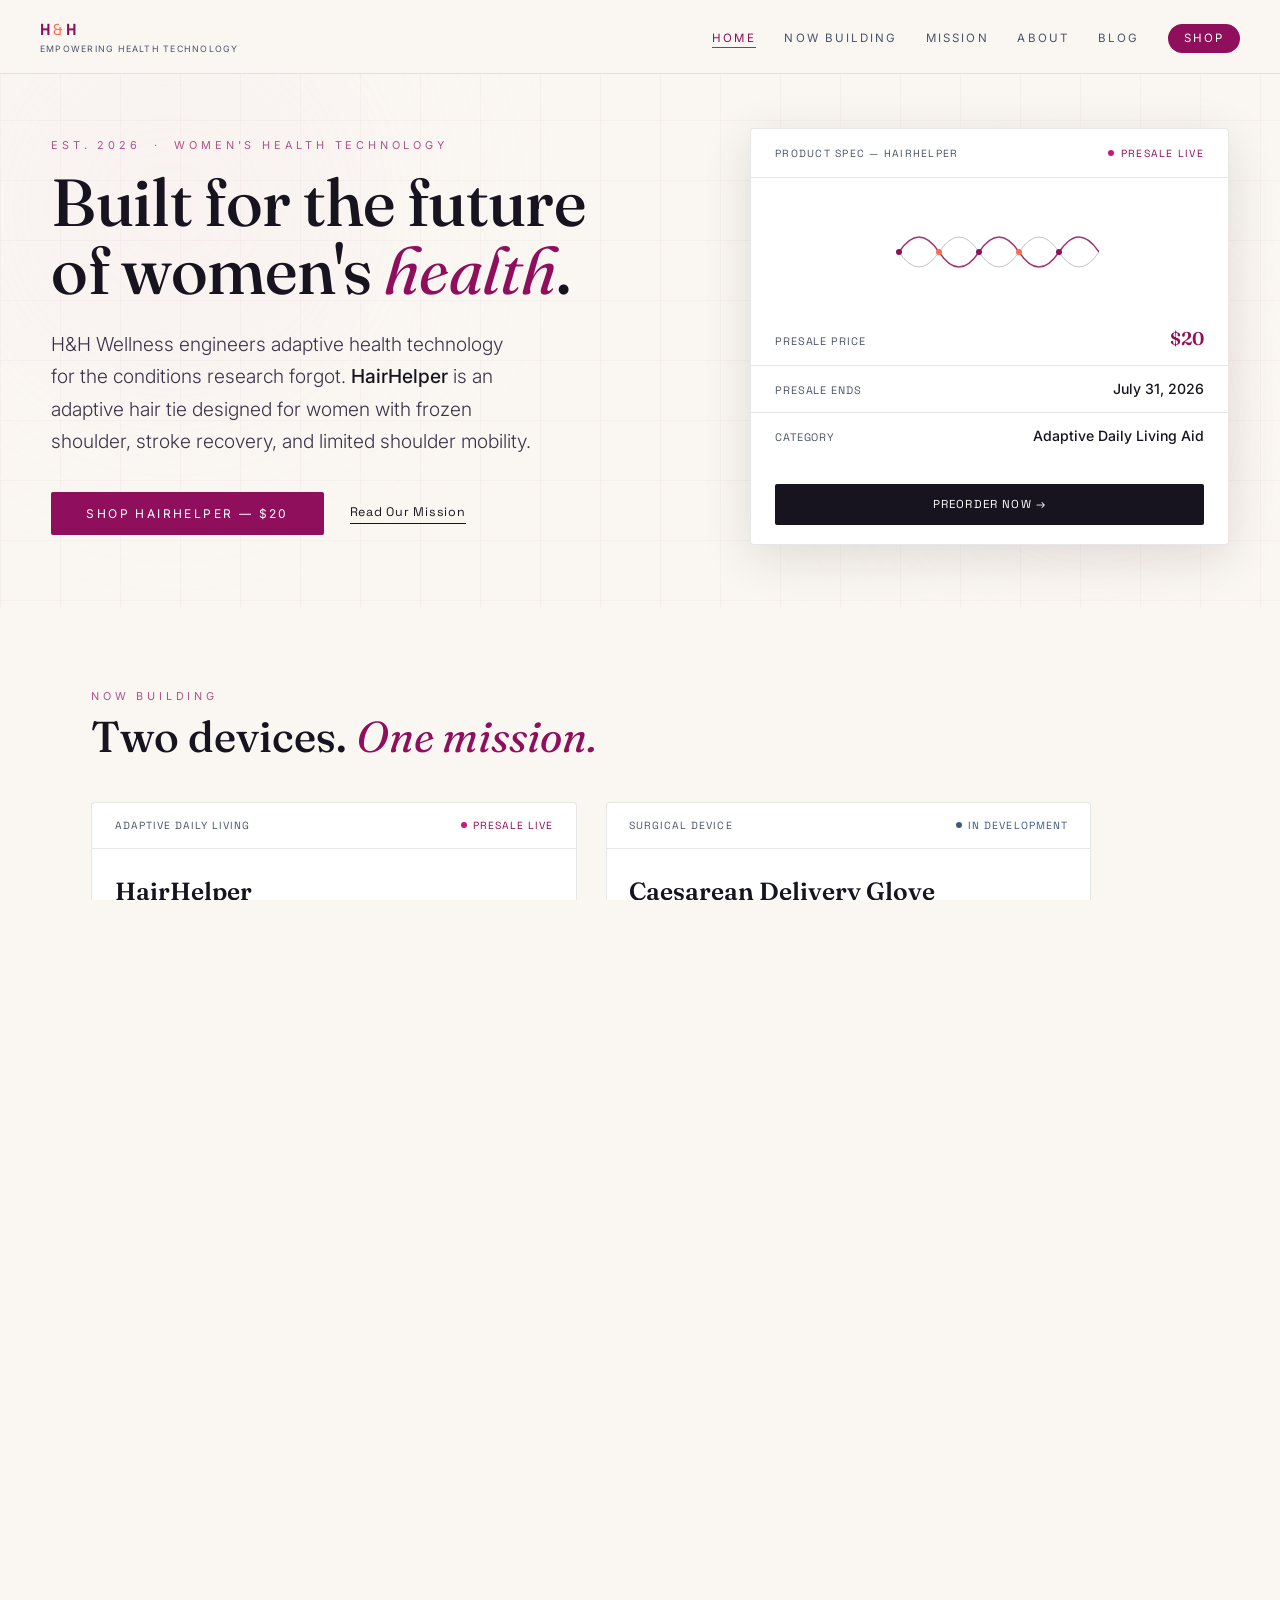
==== commit b0b6c535: "Add files via upload" ====
--- a/index.html
+++ b/index.html
@@ -113,7 +113,7 @@
           stroke recovery, and limited shoulder mobility.
         </p>
         <div class="home-hero-actions">
-          <a href="hairhelper.html" class="btn-primary">Shop HairHelper — $19.95</a>
+          <a href="hairhelper.html" class="btn-primary">Shop HairHelper — $20</a>
           <a href="mission.html" class="btn-text">Read Our Mission</a>
         </div>
       </div>
@@ -135,7 +135,7 @@
           </svg>
         </div>
         <div class="spec-rows">
-          <div class="spec-row"><span class="label">Presale Price</span><span class="value accent">$19.95</span></div>
+          <div class="spec-row"><span class="label">Presale Price</span><span class="value accent">$20</span></div>
           <div class="spec-row"><span class="label">Presale Ends</span><span class="value">July 31, 2026</span></div>
           <div class="spec-row"><span class="label">Category</span><span class="value">Adaptive Daily Living Aid</span></div>
         </div>
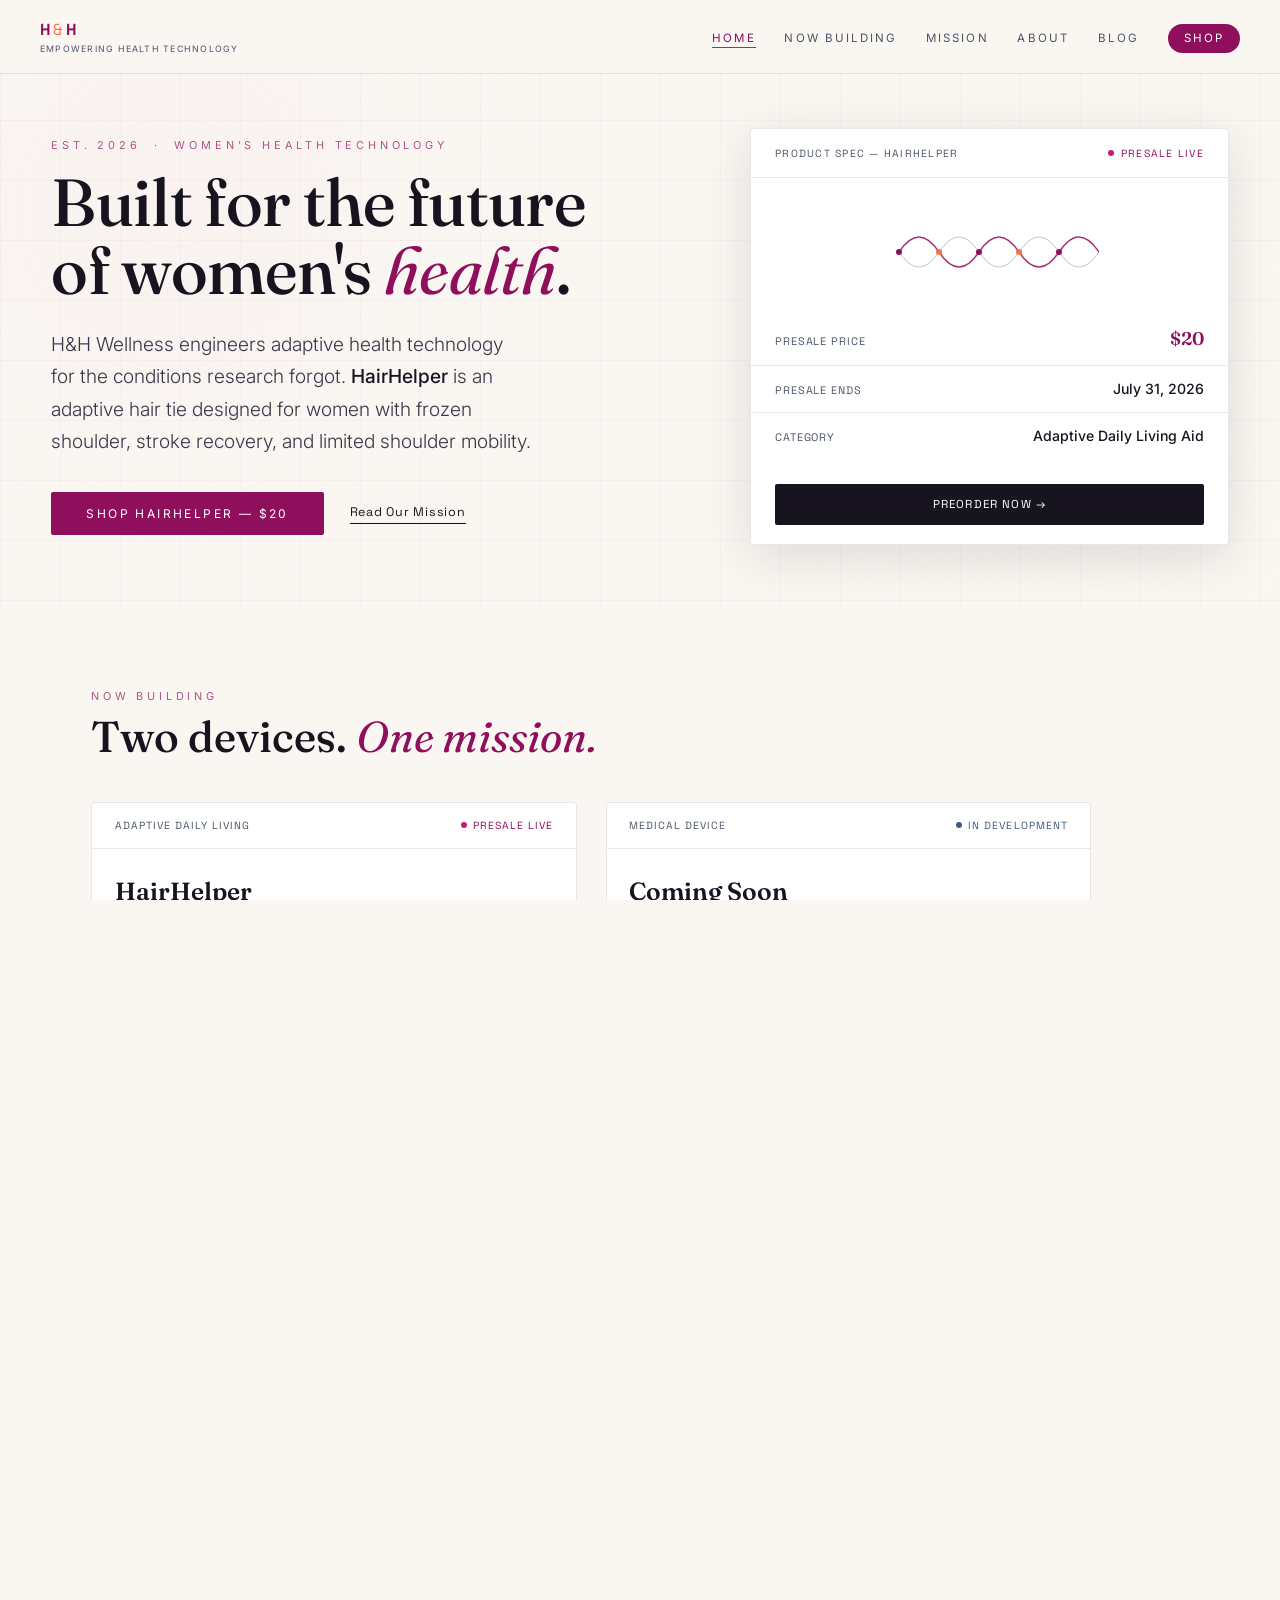
==== commit 44ee2e34: "Add files via upload" ====
--- a/index.html
+++ b/index.html
@@ -48,7 +48,7 @@
       "Frozen shoulder daily living aids",
       "Women's health technology",
       "Shoulder mobility rehabilitation",
-      "Obstetric surgical devices"
+      "Medical device development"
     ],
     "sameAs": []
   }
@@ -176,17 +176,15 @@
 
       <div class="product-tile">
         <div class="product-tile-head">
-          <span>Surgical Device</span>
+          <span>Medical Device</span>
           <span class="product-tile-status dev">In Development</span>
         </div>
         <div class="product-tile-body">
-          <div class="product-tile-name">Caesarean Delivery Glove</div>
+          <div class="product-tile-name">Coming Soon</div>
           <p class="product-tile-desc">
-            A novel medical device for use during C-sections involving an impacted fetal head, built to improve outcomes for mother and child.
+            A second medical device, currently in development, built to improve outcomes for women in clinical settings.
           </p>
           <div class="product-tile-tags">
-            <span class="product-tile-tag">Obstetrics</span>
-            <span class="product-tile-tag">C-Section</span>
             <span class="product-tile-tag">Clinical Outcomes</span>
           </div>
           <a href="building.html" class="product-tile-link">Learn More →</a>
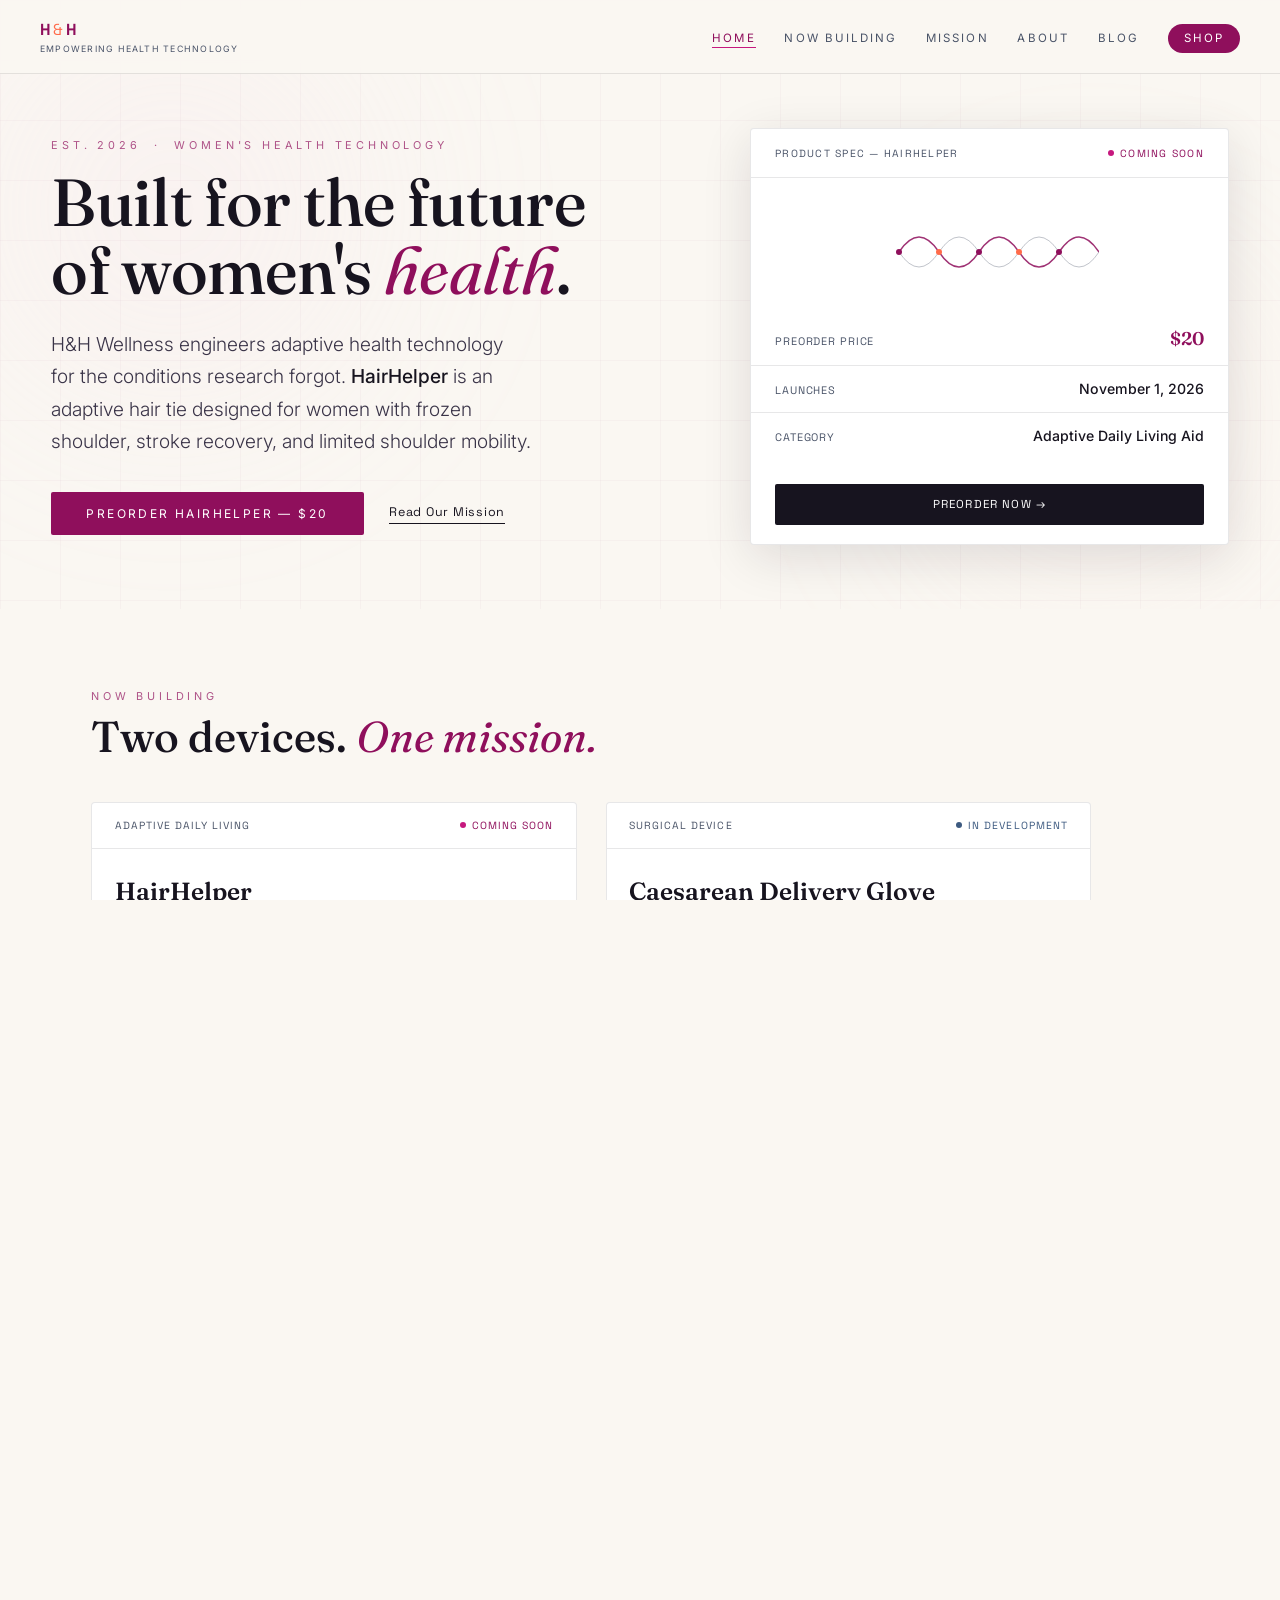
==== commit e03bd93b: "Add files via upload" ====
--- a/index.html
+++ b/index.html
@@ -48,7 +48,7 @@
       "Frozen shoulder daily living aids",
       "Women's health technology",
       "Shoulder mobility rehabilitation",
-      "Medical device development"
+      "Obstetric surgical devices"
     ],
     "sameAs": []
   }
@@ -113,7 +113,7 @@
           stroke recovery, and limited shoulder mobility.
         </p>
         <div class="home-hero-actions">
-          <a href="hairhelper.html" class="btn-primary">Shop HairHelper — $20</a>
+          <a href="hairhelper.html" class="btn-primary">Preorder HairHelper — $20</a>
           <a href="mission.html" class="btn-text">Read Our Mission</a>
         </div>
       </div>
@@ -121,7 +121,7 @@
       <div class="spec-card">
         <div class="spec-card-head">
           <span>Product Spec — HairHelper</span>
-          <span class="live-dot">Presale Live</span>
+          <span class="live-dot">Coming Soon</span>
         </div>
         <div class="spec-diagram">
           <svg viewBox="0 0 220 90" width="220" height="90" xmlns="http://www.w3.org/2000/svg">
@@ -135,8 +135,8 @@
           </svg>
         </div>
         <div class="spec-rows">
-          <div class="spec-row"><span class="label">Presale Price</span><span class="value accent">$20</span></div>
-          <div class="spec-row"><span class="label">Presale Ends</span><span class="value">July 31, 2026</span></div>
+          <div class="spec-row"><span class="label">Preorder Price</span><span class="value accent">$20</span></div>
+          <div class="spec-row"><span class="label">Launches</span><span class="value">November 1, 2026</span></div>
           <div class="spec-row"><span class="label">Category</span><span class="value">Adaptive Daily Living Aid</span></div>
         </div>
         <div class="spec-card-foot">
@@ -157,7 +157,7 @@
       <div class="product-tile">
         <div class="product-tile-head">
           <span>Adaptive Daily Living</span>
-          <span class="product-tile-status live">Presale Live</span>
+          <span class="product-tile-status live">Coming Soon</span>
         </div>
         <div class="product-tile-body">
           <div class="product-tile-name">HairHelper</div>
@@ -170,21 +170,23 @@
             <span class="product-tile-tag">Stroke Recovery</span>
             <span class="product-tile-tag">Mobility Aid</span>
           </div>
-          <a href="hairhelper.html" class="product-tile-link">Shop HairHelper →</a>
+          <a href="hairhelper.html" class="product-tile-link">Preorder HairHelper →</a>
         </div>
       </div>
 
       <div class="product-tile">
         <div class="product-tile-head">
-          <span>Medical Device</span>
+          <span>Surgical Device</span>
           <span class="product-tile-status dev">In Development</span>
         </div>
         <div class="product-tile-body">
-          <div class="product-tile-name">Coming Soon</div>
+          <div class="product-tile-name">Caesarean Delivery Glove</div>
           <p class="product-tile-desc">
-            A second medical device, currently in development, built to improve outcomes for women in clinical settings.
+            A novel medical device for use during C-sections involving an impacted fetal head, built to improve outcomes for mother and child.
           </p>
           <div class="product-tile-tags">
+            <span class="product-tile-tag">Obstetrics</span>
+            <span class="product-tile-tag">C-Section</span>
             <span class="product-tile-tag">Clinical Outcomes</span>
           </div>
           <a href="building.html" class="product-tile-link">Learn More →</a>
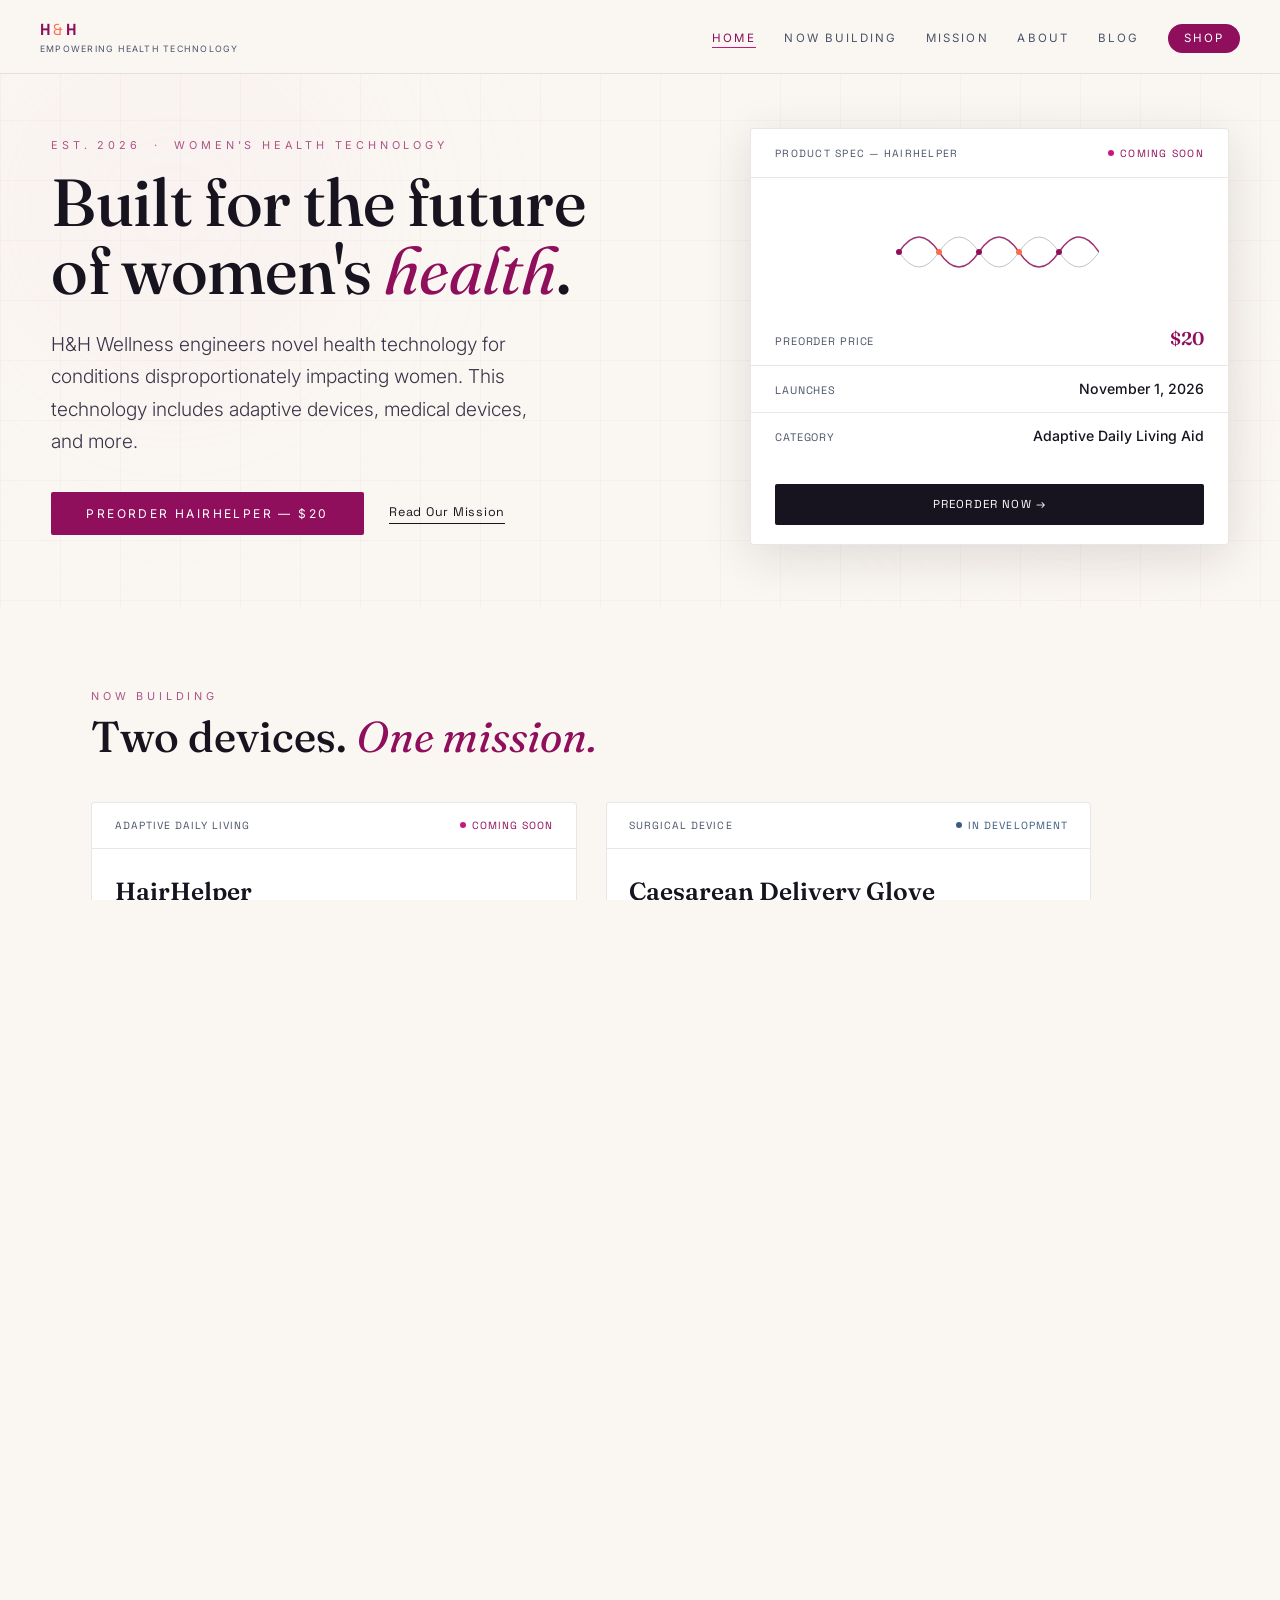
==== commit 3a5ef648: "Update index.html" ====
--- a/index.html
+++ b/index.html
@@ -108,9 +108,7 @@
         <div class="eyebrow">Est. 2026 &nbsp;·&nbsp; Women's Health Technology</div>
         <h1 class="home-hero-title">Built for the future<br/>of women's <em>health</em>.</h1>
         <p class="home-hero-sub">
-          H&amp;H Wellness engineers adaptive health technology for the conditions research forgot.
-          <strong>HairHelper</strong> is an adaptive hair tie designed for women with frozen shoulder,
-          stroke recovery, and limited shoulder mobility.
+          H&amp;H Wellness engineers novel health technology for conditions disproportionately impacting women. This technology includes adaptive devices, medical devices, and more.
         </p>
         <div class="home-hero-actions">
           <a href="hairhelper.html" class="btn-primary">Preorder HairHelper — $20</a>
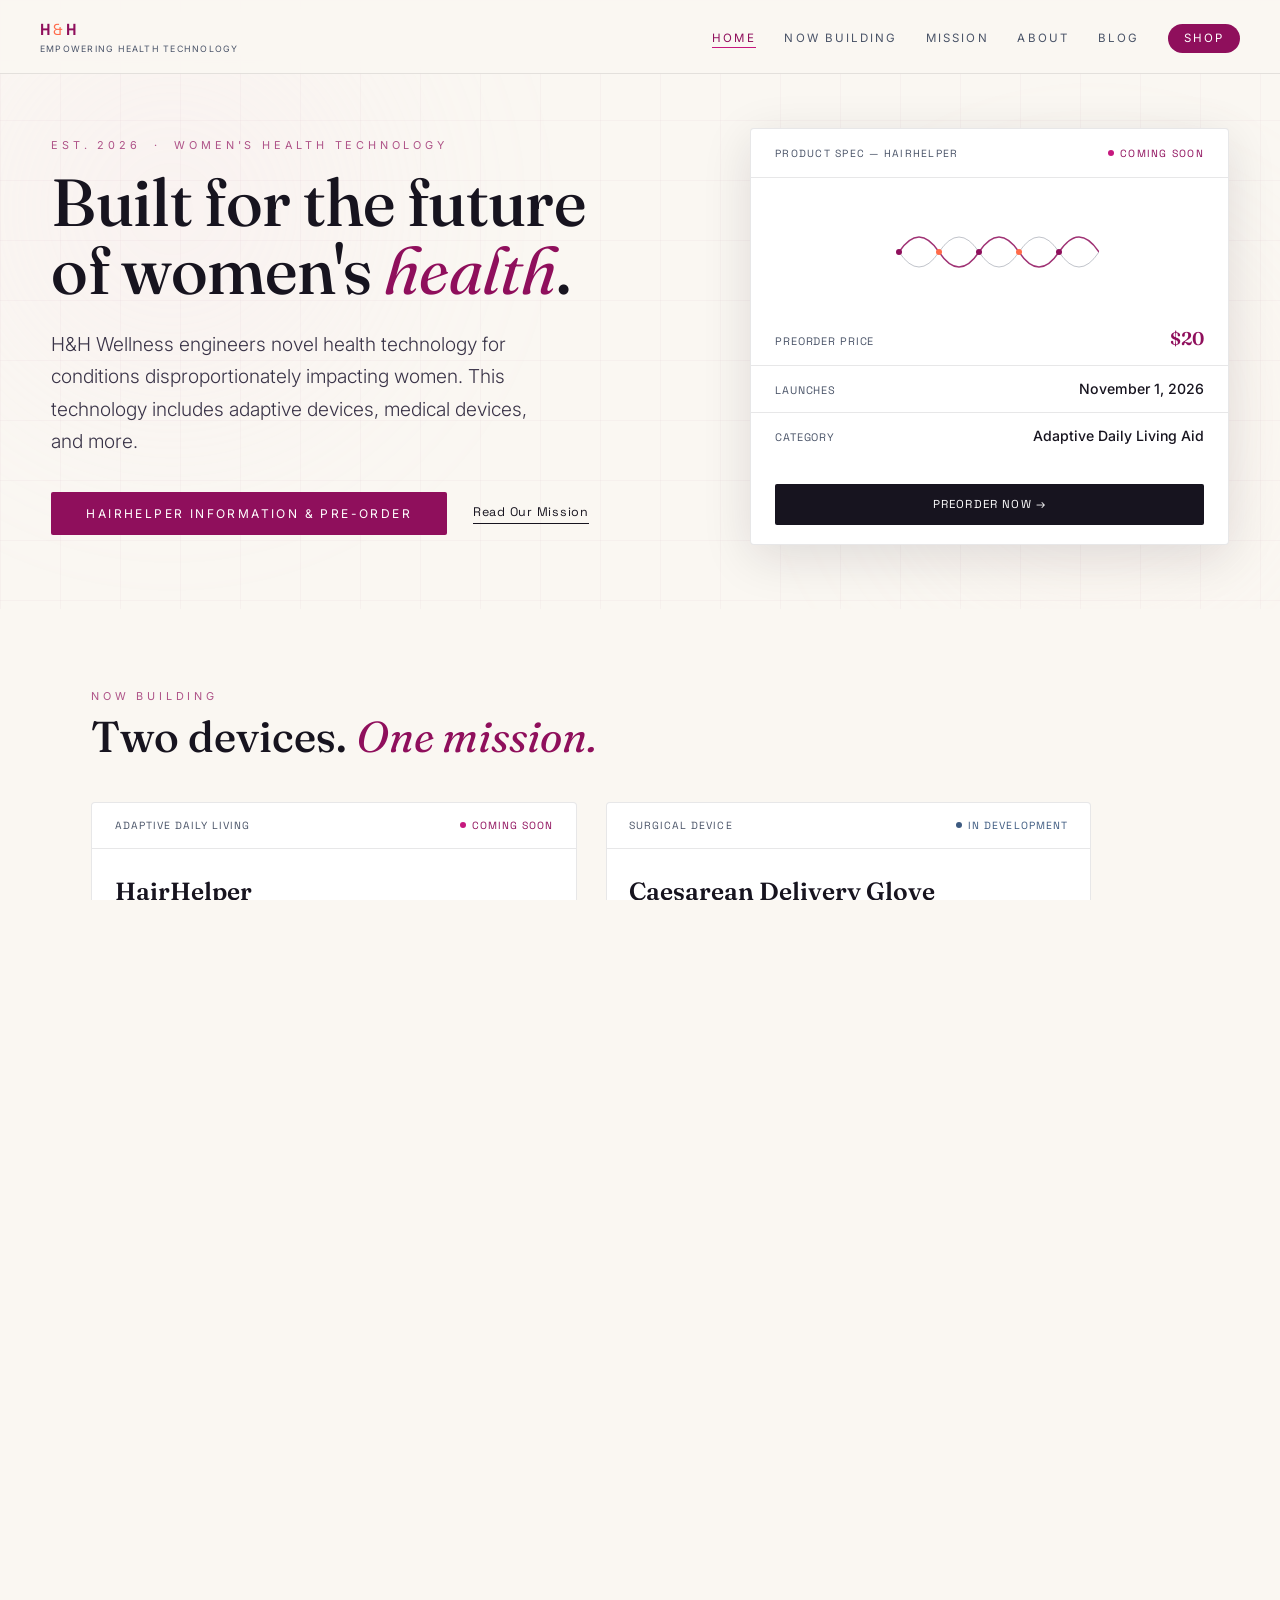
==== commit 29b9cfc6: "Update index.html" ====
--- a/index.html
+++ b/index.html
@@ -111,7 +111,7 @@
           H&amp;H Wellness engineers novel health technology for conditions disproportionately impacting women. This technology includes adaptive devices, medical devices, and more.
         </p>
         <div class="home-hero-actions">
-          <a href="hairhelper.html" class="btn-primary">Preorder HairHelper — $20</a>
+          <a href="hairhelper.html" class="btn-primary">HairHelper Information & Pre-Order</a>
           <a href="mission.html" class="btn-text">Read Our Mission</a>
         </div>
       </div>
--- a/styles.css
+++ b/styles.css
@@ -905,7 +905,7 @@
    PRODUCT PAGE (HairHelper)
    ============================================= */
 .product-hero {
-  position: relative; min-height: 100vh; padding: 8rem 6vw 5rem;
+  position: relative; padding: 8rem 6vw 1rem;
   overflow: hidden; display: flex; flex-direction: column; align-items: center;
 }
 .product-hero-grid {
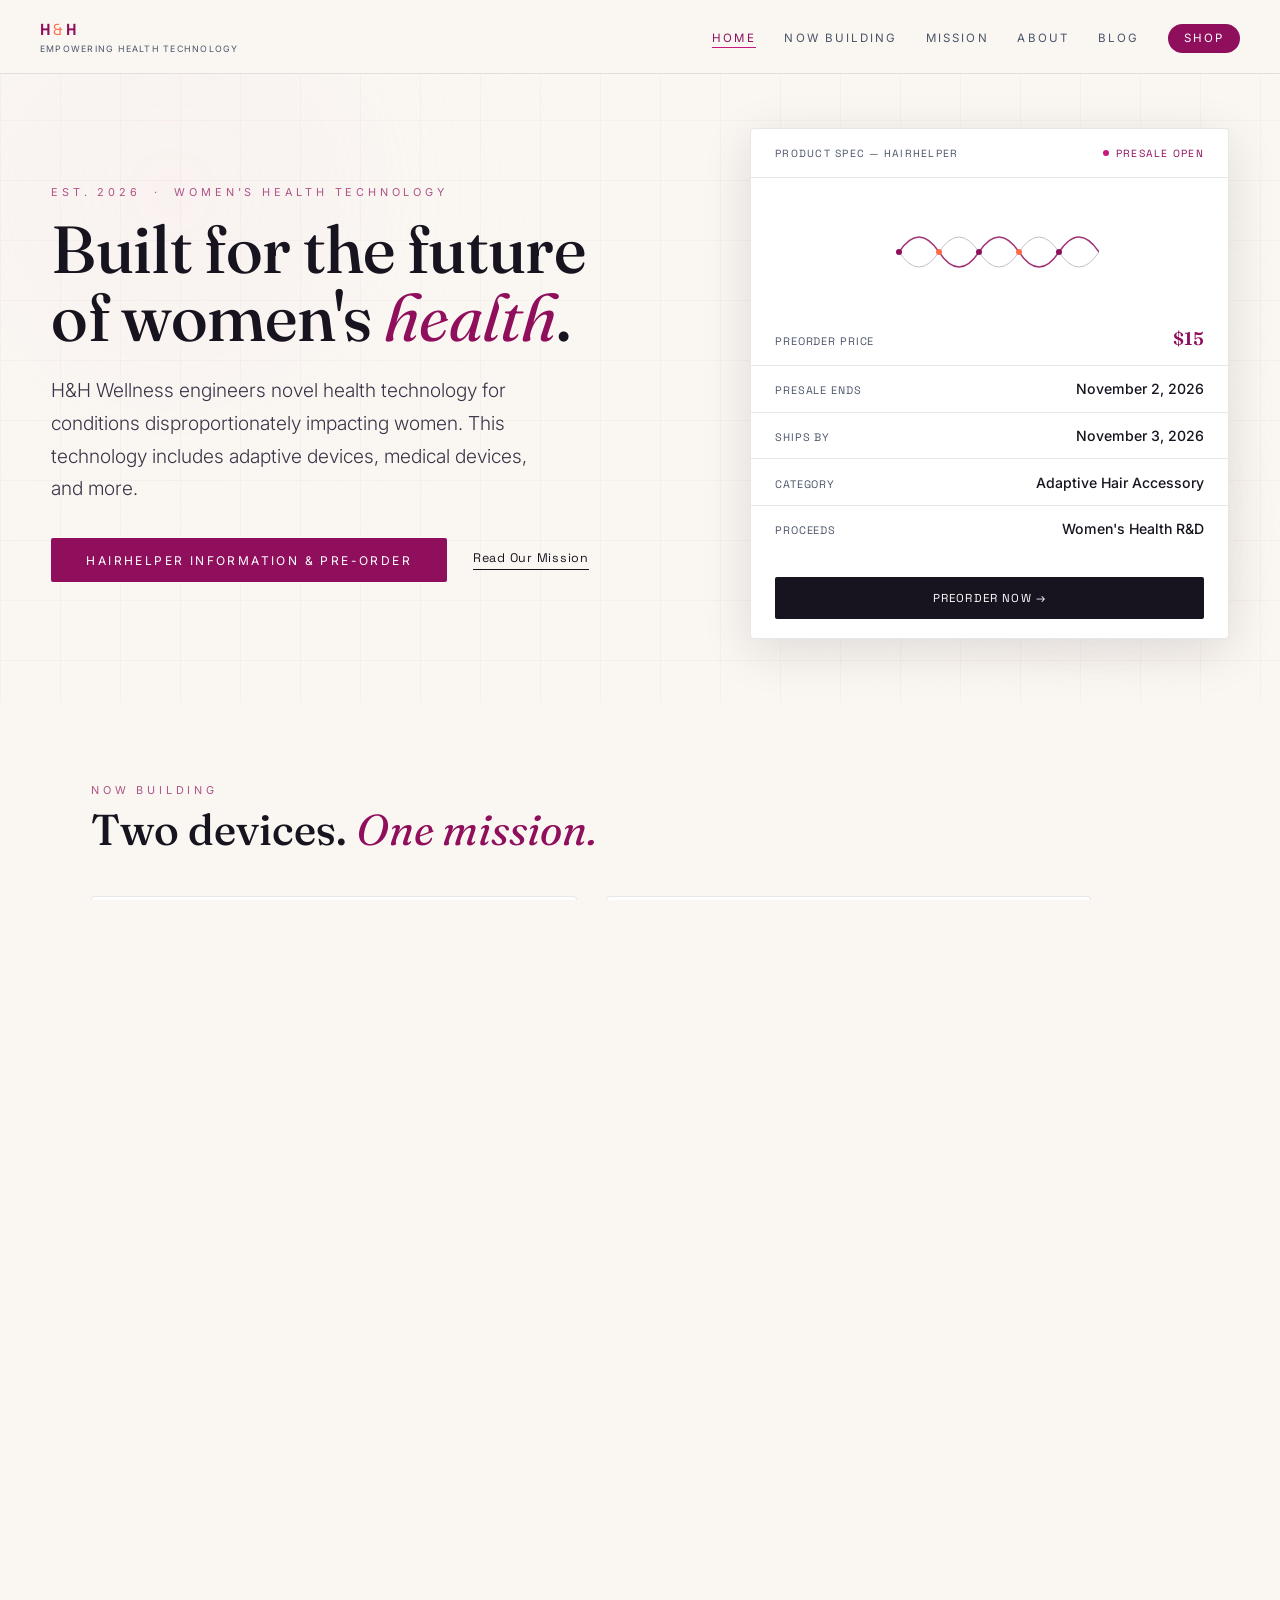
==== commit aa90f74e: "Add files via upload" ====
--- a/index.html
+++ b/index.html
@@ -47,7 +47,7 @@
       "Adaptive hair accessories",
       "Frozen shoulder daily living aids",
       "Women's health technology",
-      "Shoulder mobility rehabilitation",
+      "Adaptive design for limited mobility",
       "Obstetric surgical devices"
     ],
     "sameAs": []
@@ -119,7 +119,7 @@
       <div class="spec-card">
         <div class="spec-card-head">
           <span>Product Spec — HairHelper</span>
-          <span class="live-dot">Coming Soon</span>
+          <span class="live-dot">Presale Open</span>
         </div>
         <div class="spec-diagram">
           <svg viewBox="0 0 220 90" width="220" height="90" xmlns="http://www.w3.org/2000/svg">
@@ -133,9 +133,11 @@
           </svg>
         </div>
         <div class="spec-rows">
-          <div class="spec-row"><span class="label">Preorder Price</span><span class="value accent">$20</span></div>
-          <div class="spec-row"><span class="label">Launches</span><span class="value">November 1, 2026</span></div>
-          <div class="spec-row"><span class="label">Category</span><span class="value">Adaptive Daily Living Aid</span></div>
+          <div class="spec-row"><span class="label">Preorder Price</span><span class="value accent">$15</span></div>
+          <div class="spec-row"><span class="label">Presale Ends</span><span class="value">November 2, 2026</span></div>
+          <div class="spec-row"><span class="label">Ships By</span><span class="value">November 3, 2026</span></div>
+          <div class="spec-row"><span class="label">Category</span><span class="value">Adaptive Hair Accessory</span></div>
+          <div class="spec-row"><span class="label">Proceeds</span><span class="value">Women's Health R&amp;D</span></div>
         </div>
         <div class="spec-card-foot">
           <a href="hairhelper.html">Preorder Now →</a>
@@ -155,7 +157,7 @@
       <div class="product-tile">
         <div class="product-tile-head">
           <span>Adaptive Daily Living</span>
-          <span class="product-tile-status live">Coming Soon</span>
+          <span class="product-tile-status live">Presale Open</span>
         </div>
         <div class="product-tile-body">
           <div class="product-tile-name">HairHelper</div>
@@ -166,7 +168,7 @@
           <div class="product-tile-tags">
             <span class="product-tile-tag">Frozen Shoulder</span>
             <span class="product-tile-tag">Stroke Recovery</span>
-            <span class="product-tile-tag">Mobility Aid</span>
+            <span class="product-tile-tag">Adaptive Design</span>
           </div>
           <a href="hairhelper.html" class="product-tile-link">Preorder HairHelper →</a>
         </div>
@@ -180,7 +182,7 @@
         <div class="product-tile-body">
           <div class="product-tile-name">Caesarean Delivery Glove</div>
           <p class="product-tile-desc">
-            A novel medical device for use during C-sections involving an impacted fetal head, built to improve outcomes for mother and child.
+            An investigational surgical device in development for C-sections involving an impacted fetal head, with the goal of improving outcomes for mother and child. Not available for sale.
           </p>
           <div class="product-tile-tags">
             <span class="product-tile-tag">Obstetrics</span>
@@ -208,8 +210,11 @@
       <a href="privacy.html">Privacy Policy</a>
       <span class="footer-dot">·</span>
       <a href="terms.html">Terms of Service</a>
-    </div>
-    &copy; 2026 H&amp;H Wellness. All rights reserved.
+      <span class="footer-dot">·</span>
+      <a href="mailto:hannah.hhwellness@gmail.com">Contact</a>
+    </div>
+    <p class="footer-disclaimer" style="max-width:760px;margin:0 auto 0.9rem;font-size:0.72rem;line-height:1.55;opacity:0.8;">HairHelper is a consumer hair accessory. It is not a medical device, is not cleared or approved by the FDA, and is not intended to diagnose, treat, cure, mitigate, or prevent any disease or condition. Content on this site is for general information only and is not medical advice; talk with your healthcare provider about your situation. Individual results vary. The Caesarean Delivery Glove is an investigational device in development and is not available for sale.</p>
+    &copy; 2026 H&amp;H Wellness, Inc. All rights reserved.
   </footer>
   <script src="script.js"></script>
 </body>
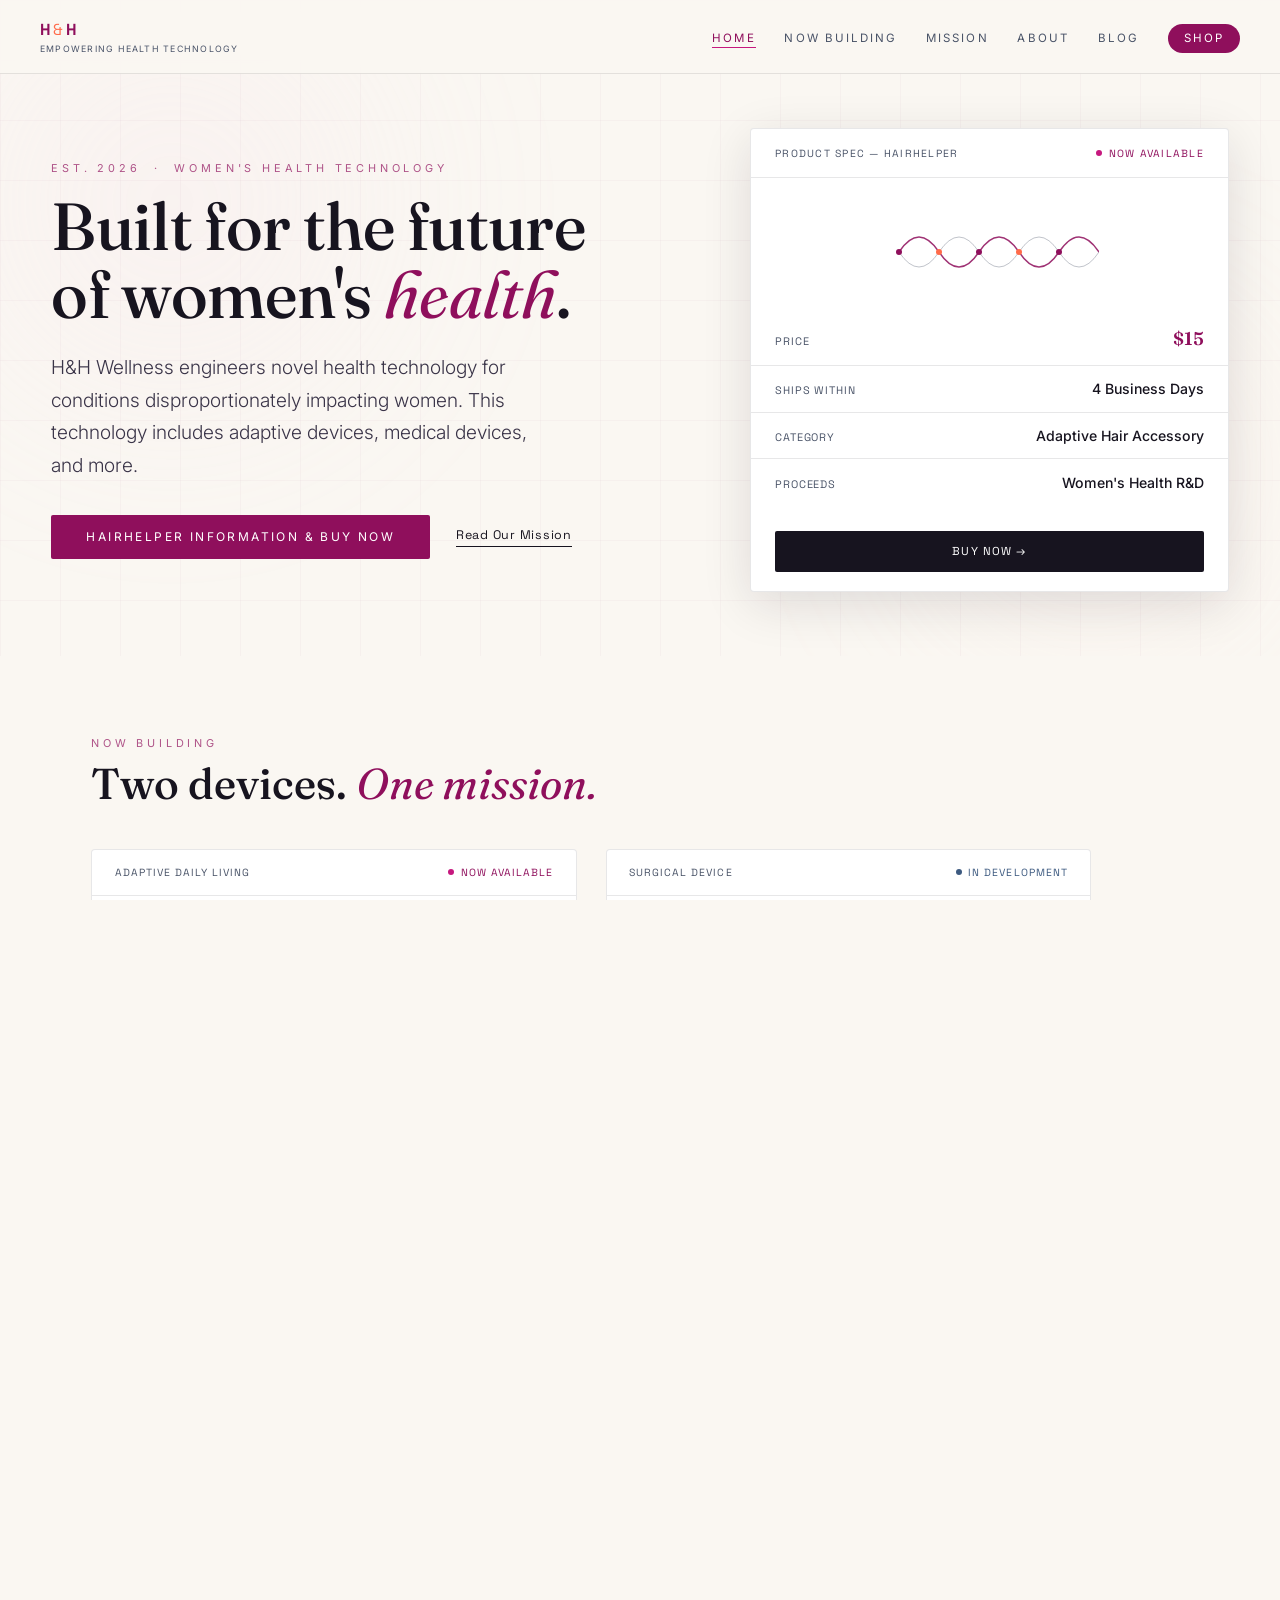
==== commit bf948468: "Add files via upload" ====
--- a/index.html
+++ b/index.html
@@ -8,7 +8,7 @@
   <title>H&H Wellness — Adaptive Hair Tie for Frozen Shoulder & Limited Mobility | Women's Health Tech</title>
 
   <!-- SEO: meta description (shows in Google results) -->
-  <meta name="description" content="H&H Wellness builds adaptive health technology for women. HairHelper is an adaptive hair tie designed for women with frozen shoulder, stroke recovery, and shoulder mobility limitations. Presale live now." />
+  <meta name="description" content="H&H Wellness builds adaptive health technology for women. HairHelper is an adaptive hair tie designed for women with frozen shoulder, stroke recovery, and shoulder mobility limitations. Now available." />
 
   <!-- SEO: keywords -->
   <meta name="keywords" content="adaptive hair tie, hair tie for frozen shoulder, hair tie limited mobility, frozen shoulder daily living, HairHelper, women's health technology, adaptive accessories, shoulder injury hair care, femtech" />
@@ -21,7 +21,7 @@
 
   <!-- Open Graph -->
   <meta property="og:title" content="H&H Wellness — Adaptive Hair Tie for Frozen Shoulder & Limited Mobility" />
-  <meta property="og:description" content="HairHelper is an adaptive hair tie designed for women with frozen shoulder, stroke recovery, and shoulder mobility limitations. Presale live now." />
+  <meta property="og:description" content="HairHelper is an adaptive hair tie designed for women with frozen shoulder, stroke recovery, and shoulder mobility limitations. Now available." />
   <meta property="og:type" content="website" />
   <meta property="og:url" content="https://hhwellness.live/" />
 
@@ -111,7 +111,7 @@
           H&amp;H Wellness engineers novel health technology for conditions disproportionately impacting women. This technology includes adaptive devices, medical devices, and more.
         </p>
         <div class="home-hero-actions">
-          <a href="hairhelper.html" class="btn-primary">HairHelper Information & Pre-Order</a>
+          <a href="hairhelper.html" class="btn-primary">HairHelper Information & Buy Now</a>
           <a href="mission.html" class="btn-text">Read Our Mission</a>
         </div>
       </div>
@@ -119,7 +119,7 @@
       <div class="spec-card">
         <div class="spec-card-head">
           <span>Product Spec — HairHelper</span>
-          <span class="live-dot">Presale Open</span>
+          <span class="live-dot">Now Available</span>
         </div>
         <div class="spec-diagram">
           <svg viewBox="0 0 220 90" width="220" height="90" xmlns="http://www.w3.org/2000/svg">
@@ -133,14 +133,13 @@
           </svg>
         </div>
         <div class="spec-rows">
-          <div class="spec-row"><span class="label">Preorder Price</span><span class="value accent">$15</span></div>
-          <div class="spec-row"><span class="label">Presale Ends</span><span class="value">November 2, 2026</span></div>
-          <div class="spec-row"><span class="label">Ships By</span><span class="value">November 3, 2026</span></div>
+          <div class="spec-row"><span class="label">Price</span><span class="value accent">$15</span></div>
+          <div class="spec-row"><span class="label">Ships Within</span><span class="value">4 Business Days</span></div>
           <div class="spec-row"><span class="label">Category</span><span class="value">Adaptive Hair Accessory</span></div>
           <div class="spec-row"><span class="label">Proceeds</span><span class="value">Women's Health R&amp;D</span></div>
         </div>
         <div class="spec-card-foot">
-          <a href="hairhelper.html">Preorder Now →</a>
+          <a href="hairhelper.html">Buy Now →</a>
         </div>
       </div>
     </div>
@@ -157,7 +156,7 @@
       <div class="product-tile">
         <div class="product-tile-head">
           <span>Adaptive Daily Living</span>
-          <span class="product-tile-status live">Presale Open</span>
+          <span class="product-tile-status live">Now Available</span>
         </div>
         <div class="product-tile-body">
           <div class="product-tile-name">HairHelper</div>
@@ -170,7 +169,7 @@
             <span class="product-tile-tag">Stroke Recovery</span>
             <span class="product-tile-tag">Adaptive Design</span>
           </div>
-          <a href="hairhelper.html" class="product-tile-link">Preorder HairHelper →</a>
+          <a href="hairhelper.html" class="product-tile-link">Buy HairHelper →</a>
         </div>
       </div>
 
